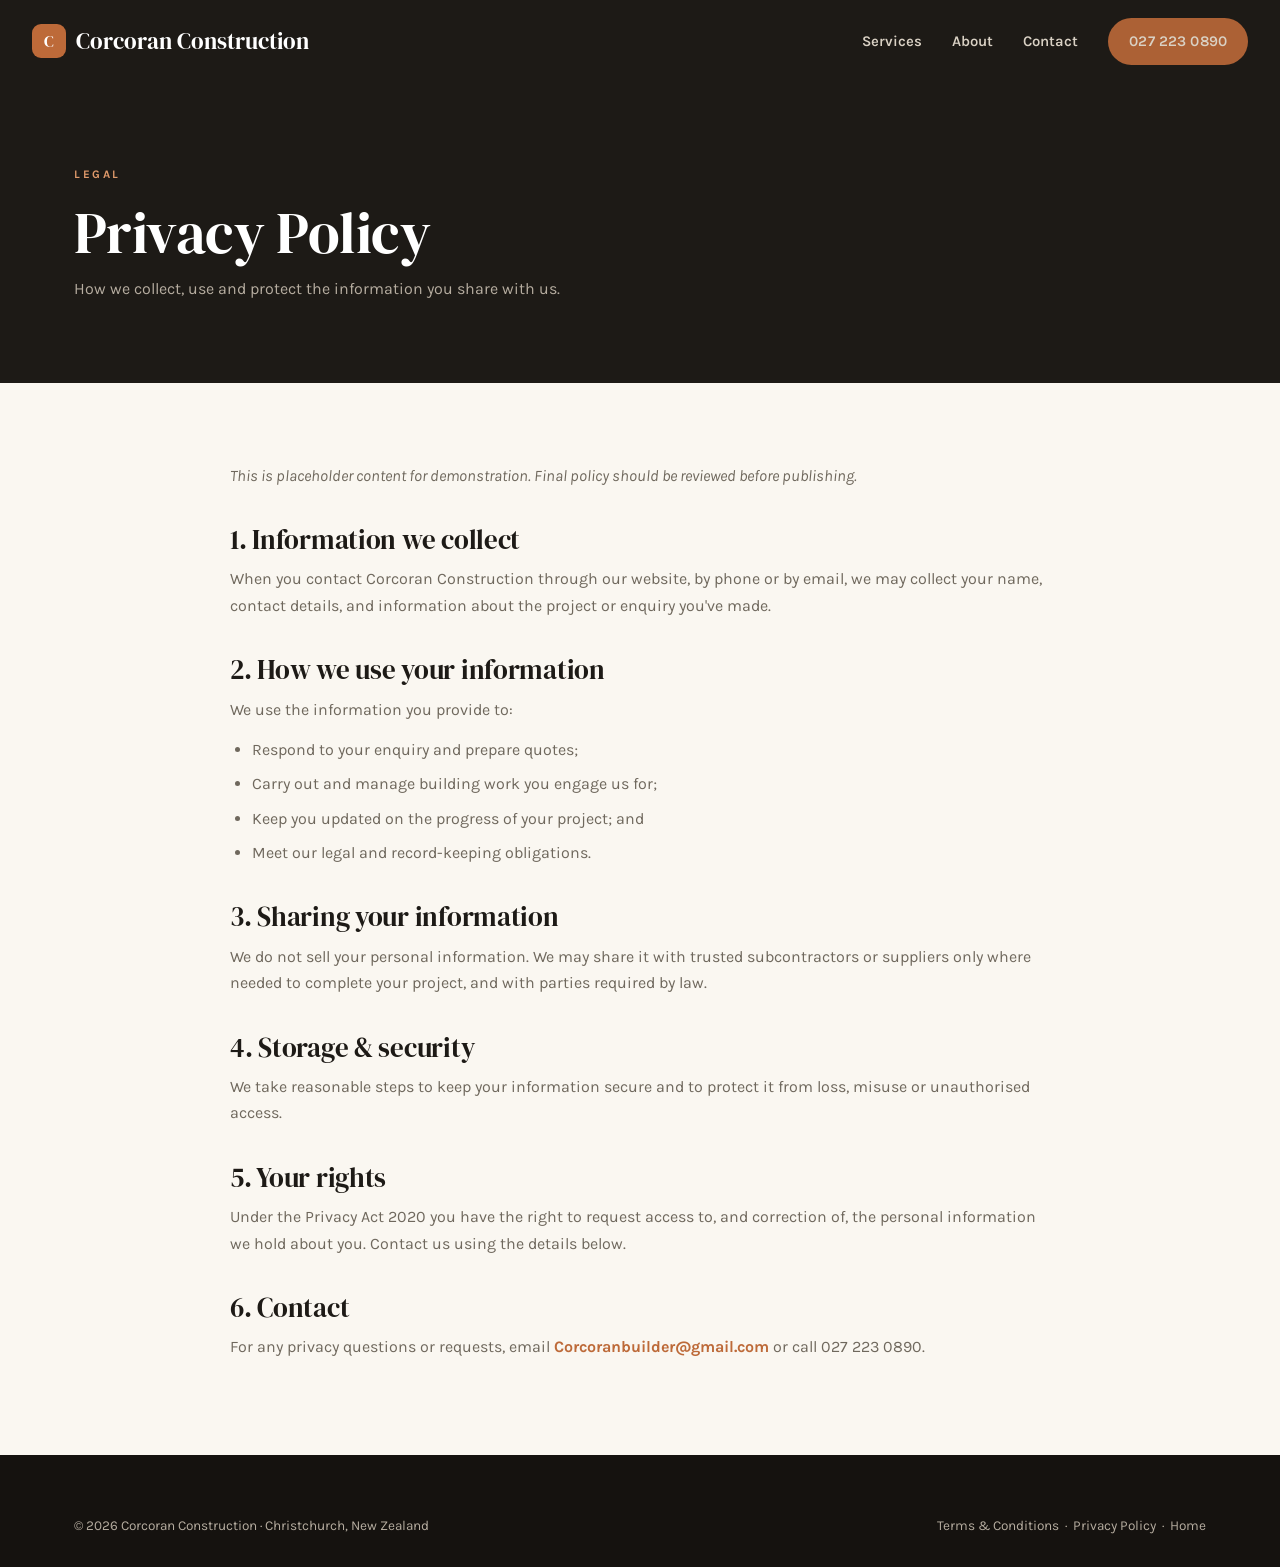
==== privacy.html @ bb1274f6 "Initial build: Corcoran Construction" ====
<!DOCTYPE html>
<html lang="en-NZ">
<head>
<meta charset="UTF-8">
<meta name="viewport" content="width=device-width, initial-scale=1.0">
<title>Privacy Policy | Corcoran Construction</title>
<meta name="description" content="Privacy policy for Corcoran Construction, Christchurch.">
<link rel="preconnect" href="https://fonts.googleapis.com">
<link rel="preconnect" href="https://fonts.gstatic.com" crossorigin>
<link href="https://fonts.googleapis.com/css2?family=DM+Serif+Display:ital@0;1&family=Karla:wght@400;500;600;700;800&display=swap" rel="stylesheet">
<link rel="stylesheet" href="styles.css">
<link rel="icon" href="data:image/svg+xml,<svg xmlns='http://www.w3.org/2000/svg' viewBox='0 0 100 100'><rect width='100' height='100' rx='20' fill='%23bd6a39'/><text x='50' y='71' font-size='62' font-family='Georgia,serif' fill='white' text-anchor='middle'>C</text></svg>">
</head>
<body>

<nav class="nav scrolled">
  <a href="index.html" class="brand"><span class="mark">C</span> Corcoran Construction</a>
  <div class="nav-links">
    <a href="index.html#services">Services</a>
    <a href="index.html#about">About</a>
    <a href="index.html#contact">Contact</a>
    <a href="tel:+64272230890" class="btn btn-primary">027 223 0890</a>
  </div>
  <button class="nav-toggle" aria-label="Menu">☰</button>
</nav>

<header class="page-hero">
  <div class="wrap">
    <span class="eyebrow on-dark">Legal</span>
    <h1>Privacy Policy</h1>
    <p>How we collect, use and protect the information you share with us.</p>
  </div>
</header>

<main class="wrap doc">
  <p><em>This is placeholder content for demonstration. Final policy should be reviewed before publishing.</em></p>

  <h2>1. Information we collect</h2>
  <p>When you contact Corcoran Construction through our website, by phone or by email, we may collect your name, contact details, and information about the project or enquiry you've made.</p>

  <h2>2. How we use your information</h2>
  <p>We use the information you provide to:</p>
  <ul>
    <li>Respond to your enquiry and prepare quotes;</li>
    <li>Carry out and manage building work you engage us for;</li>
    <li>Keep you updated on the progress of your project; and</li>
    <li>Meet our legal and record-keeping obligations.</li>
  </ul>

  <h2>3. Sharing your information</h2>
  <p>We do not sell your personal information. We may share it with trusted subcontractors or suppliers only where needed to complete your project, and with parties required by law.</p>

  <h2>4. Storage &amp; security</h2>
  <p>We take reasonable steps to keep your information secure and to protect it from loss, misuse or unauthorised access.</p>

  <h2>5. Your rights</h2>
  <p>Under the Privacy Act 2020 you have the right to request access to, and correction of, the personal information we hold about you. Contact us using the details below.</p>

  <h2>6. Contact</h2>
  <p>For any privacy questions or requests, email <a href="mailto:Corcoranbuilder@gmail.com" style="color:var(--accent);font-weight:700">Corcoranbuilder@gmail.com</a> or call 027 223 0890.</p>
</main>

<footer class="footer">
  <div class="wrap">
    <div class="footer-bot" style="border-top:0;padding-top:0">
      <span>© <span id="yr"></span> Corcoran Construction · Christchurch, New Zealand</span>
      <span><a href="terms.html">Terms &amp; Conditions</a> &nbsp;·&nbsp; <a href="privacy.html">Privacy Policy</a> &nbsp;·&nbsp; <a href="index.html">Home</a></span>
    </div>
  </div>
</footer>

<script>document.getElementById('yr').textContent=new Date().getFullYear();</script>
<script src="main.js"></script>
</body>
</html>
---- styles.css ----
/* Corcoran Construction — Crafted archetype
   Fonts: DM Serif Display (headlines) + Karla (body)
   Accent: warm clay. Treatment: desaturate + deepen. */

:root{
  --dark:#1d1a16;        /* warm near-black anchor */
  --dark-2:#272320;
  --bone:#efe8dd;        /* warm bone band */
  --light:#faf7f1;       /* light band */
  --ink:#2a2620;         /* body text on light */
  --muted:#6f685d;       /* secondary text */
  --line:#e2d9cb;        /* hairlines */
  --accent:#bd6a39;      /* clay / warm terracotta */
  --accent-dark:#9d562c;
  --cream-text:#efe6d8;  /* text on dark */
  --cream-muted:#b6ada0;
  --radius:14px;
  --shadow:0 18px 48px -22px rgba(29,26,22,.45);
  --maxw:1180px;
}

*{box-sizing:border-box;margin:0;padding:0}
html{scroll-behavior:smooth}
body{
  font-family:"Karla",system-ui,-apple-system,sans-serif;
  color:var(--ink);
  background:var(--light);
  line-height:1.65;
  -webkit-font-smoothing:antialiased;
  overflow-x:hidden;
}
h1,h2,h3,h4{font-family:"DM Serif Display",Georgia,serif;font-weight:400;line-height:1.08;letter-spacing:-.01em}
a{color:inherit;text-decoration:none}
img{display:block;max-width:100%}
.wrap{max-width:var(--maxw);margin:0 auto;padding:0 24px}
section{padding:96px 0}

/* image treatment: one consistent look across the whole site */
.treated{filter:saturate(.82) contrast(1.05) brightness(.97)}

.eyebrow{
  font-family:"Karla",sans-serif;font-weight:700;letter-spacing:.22em;
  text-transform:uppercase;font-size:.72rem;color:var(--accent);
  display:inline-block;margin-bottom:18px;
}
.eyebrow.on-dark{color:#e09a6b}
.lead{font-size:1.08rem;color:var(--muted);max-width:60ch}
.lead.on-dark{color:var(--cream-muted)}

/* buttons */
.btn{
  display:inline-flex;align-items:center;gap:.55em;
  font-family:"Karla",sans-serif;font-weight:700;font-size:.95rem;
  padding:14px 26px;border-radius:999px;cursor:pointer;border:1.5px solid transparent;
  transition:transform .25s ease,background .25s ease,color .25s ease,box-shadow .25s ease;
  letter-spacing:.01em;
}
.btn-primary{background:var(--accent);color:#fff}
.btn-primary:hover{background:var(--accent-dark);transform:translateY(-2px);box-shadow:0 12px 26px -10px rgba(189,106,57,.7)}
.btn-ghost{background:transparent;color:var(--cream-text);border-color:rgba(255,255,255,.4)}
.btn-ghost:hover{background:rgba(255,255,255,.1);transform:translateY(-2px)}
.btn-dark{background:var(--dark);color:#fff}
.btn-dark:hover{background:#000;transform:translateY(-2px)}

/* ===== NAV ===== */
.nav{
  position:fixed;top:0;left:0;right:0;z-index:50;
  display:flex;align-items:center;justify-content:space-between;
  padding:18px 32px;transition:background .35s ease,padding .35s ease,box-shadow .35s ease;
}
.nav.scrolled{background:rgba(29,26,22,.96);padding:12px 32px;box-shadow:0 8px 30px -12px rgba(0,0,0,.5);backdrop-filter:blur(8px)}
.brand{font-family:"DM Serif Display",serif;font-size:1.45rem;color:#fff;display:flex;align-items:center;gap:10px}
.brand .mark{
  width:34px;height:34px;border-radius:9px;background:var(--accent);color:#fff;
  display:grid;place-items:center;font-size:1rem;font-weight:400;flex:none;
}
.nav-links{display:flex;align-items:center;gap:30px}
.nav-links a{color:var(--cream-text);font-weight:600;font-size:.93rem;opacity:.9;transition:opacity .2s,color .2s}
.nav-links a:hover{opacity:1;color:#e09a6b}
.nav-links .btn{padding:10px 20px}
.nav-toggle{display:none;background:none;border:0;color:#fff;font-size:1.6rem;cursor:pointer}

/* ===== HERO ===== */
.hero{position:relative;min-height:100vh;display:flex;align-items:center;background:var(--dark);overflow:hidden}
.hero-slides{position:absolute;inset:0;z-index:0}
.hero-slide{
  position:absolute;inset:0;background-size:cover;background-position:center;
  opacity:0;transition:opacity 1.6s ease-in-out;
  filter:saturate(.78) contrast(1.05) brightness(.92);
}
.hero-slide.active{opacity:1}
.hero-overlay{
  position:absolute;inset:0;z-index:1;
  background:linear-gradient(105deg,rgba(20,18,15,.82) 0%,rgba(20,18,15,.55) 55%,rgba(20,18,15,.35) 100%);
}
.hero-inner{position:relative;z-index:2;padding-top:90px}
.hero h1{color:#fff;font-size:clamp(2.6rem,6vw,4.6rem);max-width:16ch;margin:14px 0 22px}
.hero p.sub{color:var(--cream-text);font-size:1.18rem;max-width:52ch;margin-bottom:34px}
.hero-cta{display:flex;gap:14px;flex-wrap:wrap}
.hero-scroll{position:absolute;bottom:28px;left:50%;transform:translateX(-50%);z-index:2;color:var(--cream-muted);font-size:.78rem;letter-spacing:.2em;text-transform:uppercase}

/* ===== TRUST STRIP ===== */
.trust{background:var(--dark-2);padding:0}
.trust-grid{display:grid;grid-template-columns:repeat(3,1fr)}
.trust-item{padding:40px 34px;border-right:1px solid rgba(255,255,255,.08);display:flex;gap:18px;align-items:flex-start}
.trust-item:last-child{border-right:0}
.trust-item .ti-ic{color:var(--accent);flex:none;margin-top:3px}
.trust-item h3{color:#fff;font-size:1.25rem;margin-bottom:4px}
.trust-item p{color:var(--cream-muted);font-size:.92rem;line-height:1.5}

/* ===== SECTION HEADERS ===== */
.sec-head{max-width:620px;margin-bottom:54px}
.sec-head.center{margin-inline:auto;text-align:center}
.sec-head h2{font-size:clamp(2rem,4vw,3rem);color:var(--dark)}
.bone{background:var(--bone)}

/* ===== SERVICES ===== */
.svc-grid{display:grid;grid-template-columns:repeat(3,1fr);gap:24px}
.svc-card{
  background:var(--light);border:1px solid var(--line);border-radius:var(--radius);
  padding:34px 30px;transition:transform .3s ease,box-shadow .3s ease,border-color .3s;
}
.bone .svc-card{background:#fff}
.svc-card:hover{transform:translateY(-6px);box-shadow:var(--shadow);border-color:#d8c9b3}
.svc-ic{
  width:52px;height:52px;border-radius:12px;background:rgba(189,106,57,.12);color:var(--accent);
  display:grid;place-items:center;margin-bottom:20px;
}
.svc-card h3{font-size:1.45rem;color:var(--dark);margin-bottom:10px}
.svc-card p{color:var(--muted);font-size:.96rem}

/* ===== ABOUT ===== */
.about-grid{display:grid;grid-template-columns:1fr 1fr;gap:64px;align-items:center}
.about-media{position:relative}
.about-media img{width:100%;aspect-ratio:4/3;object-fit:cover;border-radius:var(--radius)}
.about-media .tag{
  position:absolute;left:-14px;bottom:-14px;background:var(--accent);color:#fff;
  padding:16px 22px;border-radius:12px;font-family:"DM Serif Display",serif;font-size:1.05rem;line-height:1.2;box-shadow:var(--shadow);
}
.about-media .tag span{display:block;font-family:"Karla",sans-serif;font-weight:700;font-size:.72rem;letter-spacing:.16em;text-transform:uppercase;opacity:.85;margin-top:4px}
.checklist{list-style:none;margin-top:26px;display:grid;gap:14px}
.checklist li{display:flex;gap:12px;align-items:flex-start;font-weight:600;color:var(--ink)}
.checklist svg{color:var(--accent);flex:none;margin-top:3px}
.about-copy p{margin-bottom:14px;color:var(--muted)}

/* ===== CREW ===== */
.badge{
  display:inline-block;background:rgba(189,106,57,.14);color:var(--accent-dark);
  font-weight:700;font-size:.72rem;letter-spacing:.12em;text-transform:uppercase;
  padding:6px 14px;border-radius:999px;margin-bottom:16px;
}
.crew-grid{display:grid;grid-template-columns:repeat(3,1fr);gap:24px}
.crew-card{background:#fff;border:1px solid var(--line);border-radius:var(--radius);padding:34px 28px;text-align:center;transition:transform .3s,box-shadow .3s}
.crew-card:hover{transform:translateY(-5px);box-shadow:var(--shadow)}
.avatar{
  width:84px;height:84px;border-radius:50%;background:var(--dark);color:var(--accent);
  display:grid;place-items:center;font-family:"DM Serif Display",serif;font-size:1.7rem;
  margin:0 auto 18px;box-shadow:0 0 0 3px rgba(189,106,57,.5),0 0 0 6px rgba(189,106,57,.15);
}
.crew-card h3{font-size:1.3rem;color:var(--dark)}
.crew-card .role-sub{color:var(--accent);font-weight:700;font-size:.82rem;letter-spacing:.1em;text-transform:uppercase;margin:4px 0 12px}
.crew-card p{color:var(--muted);font-size:.93rem}

/* ===== REVIEWS ===== */
.rev-grid{display:grid;grid-template-columns:repeat(3,1fr);gap:24px}
.rev-card{background:var(--light);border:1px solid var(--line);border-radius:var(--radius);padding:32px 28px;display:flex;flex-direction:column;gap:14px}
.stars{color:var(--accent);letter-spacing:2px;font-size:1.05rem}
.rev-card p{color:var(--ink);font-style:italic;font-size:1.02rem}
.rev-meta{margin-top:auto;font-weight:700;color:var(--dark)}
.rev-meta span{display:block;font-weight:500;color:var(--muted);font-size:.86rem}

/* ===== REVIEW FUNNEL BANNER ===== */
.funnel{background:var(--dark);text-align:center;position:relative;overflow:hidden}
.funnel:before{content:"";position:absolute;inset:0;background:radial-gradient(circle at 50% 0%,rgba(189,106,57,.22),transparent 60%)}
.funnel .wrap{position:relative}
.funnel h2{color:#fff;font-size:clamp(2rem,4vw,2.9rem);margin-bottom:14px}
.funnel .stars{font-size:1.8rem;margin-bottom:20px}
.funnel p{color:var(--cream-muted);max-width:48ch;margin:0 auto 28px}

/* ===== CONTACT ===== */
.contact{background:var(--dark)}
.contact-grid{display:grid;grid-template-columns:.85fr 1.15fr;gap:56px}
.contact h2{color:#fff;font-size:clamp(2rem,4vw,2.9rem)}
.contact .lead{color:var(--cream-muted);margin-bottom:30px}
.cinfo{display:grid;gap:20px;margin-top:10px}
.cinfo a,.cinfo div{display:flex;gap:14px;align-items:center;color:var(--cream-text);font-weight:600}
.cinfo .ci-ic{width:44px;height:44px;border-radius:11px;background:rgba(255,255,255,.07);color:var(--accent);display:grid;place-items:center;flex:none}
.cinfo small{display:block;color:var(--cream-muted);font-weight:500;font-size:.78rem;letter-spacing:.08em;text-transform:uppercase}
.form{background:#fff;border-radius:var(--radius);padding:34px;box-shadow:var(--shadow)}
.form .row{display:grid;grid-template-columns:1fr 1fr;gap:16px}
.field{margin-bottom:16px}
.field label{display:block;font-weight:700;font-size:.82rem;color:var(--dark);margin-bottom:6px;letter-spacing:.02em}
.field input,.field select,.field textarea{
  width:100%;padding:13px 15px;border:1.5px solid var(--line);border-radius:10px;
  font-family:inherit;font-size:.96rem;color:var(--ink);background:var(--light);transition:border-color .2s,box-shadow .2s;
}
.field input:focus,.field select:focus,.field textarea:focus{outline:none;border-color:var(--accent);box-shadow:0 0 0 3px rgba(189,106,57,.15)}
.field textarea{resize:vertical;min-height:120px}
.form .btn-primary{width:100%;justify-content:center;margin-top:6px}

/* ===== FOOTER ===== */
.footer{background:#15120f;color:var(--cream-muted);padding:60px 0 30px}
.footer-grid{display:grid;grid-template-columns:1.4fr 1fr 1fr;gap:40px;margin-bottom:40px}
.footer .brand{color:#fff;margin-bottom:14px}
.footer p{font-size:.92rem;max-width:34ch}
.footer h4{font-family:"Karla",sans-serif;font-weight:700;color:#fff;font-size:.82rem;letter-spacing:.14em;text-transform:uppercase;margin-bottom:16px}
.footer ul{list-style:none;display:grid;gap:10px}
.footer ul a{font-size:.93rem;transition:color .2s}
.footer ul a:hover{color:var(--accent)}
.footer-bot{border-top:1px solid rgba(255,255,255,.08);padding-top:24px;display:flex;justify-content:space-between;flex-wrap:wrap;gap:10px;font-size:.85rem}

/* ===== INTRO ANIMATION ===== */
#intro{position:fixed;inset:0;z-index:9999;background:var(--dark);display:grid;place-items:center;transition:opacity .8s ease,visibility .8s}
#intro.hide{opacity:0;visibility:hidden}
#intro .il{font-family:"DM Serif Display",serif;color:#fff;font-size:2rem;display:flex;align-items:center;gap:14px;opacity:0;transform:translateY(12px);animation:introIn 1s ease forwards}
#intro .il .mark{width:46px;height:46px;border-radius:11px;background:var(--accent);display:grid;place-items:center}
@keyframes introIn{to{opacity:1;transform:translateY(0)}}

/* reveal on scroll */
.reveal{opacity:0;transform:translateY(28px);transition:opacity .7s ease,transform .7s ease}
.reveal.in{opacity:1;transform:none}

/* generic page header (terms/privacy) */
.page-hero{background:var(--dark);padding:160px 0 80px;color:#fff}
.page-hero h1{font-size:clamp(2.4rem,5vw,3.6rem)}
.page-hero p{color:var(--cream-muted);margin-top:12px}
.doc{padding:80px 0;max-width:820px}
.doc h2{font-size:1.7rem;color:var(--dark);margin:36px 0 12px}
.doc p{color:var(--muted);margin-bottom:14px}
.doc ul{margin:0 0 16px 22px;color:var(--muted)}
.doc ul li{margin-bottom:8px}

/* review page */
.review-wrap{min-height:100vh;display:grid;place-items:center;background:var(--bone);padding:120px 24px 60px;text-align:center}
.review-card{background:#fff;border-radius:18px;padding:50px 40px;max-width:560px;box-shadow:var(--shadow);border:1px solid var(--line)}
.review-card h1{font-size:2.3rem;color:var(--dark);margin-bottom:12px}
.review-card p{color:var(--muted);margin-bottom:30px}
.star-pick{display:flex;justify-content:center;gap:10px;margin-bottom:14px;direction:rtl}
.star-pick button{background:none;border:0;font-size:2.8rem;color:#dcd3c5;cursor:pointer;transition:transform .15s,color .15s;line-height:1}
.star-pick button:hover,.star-pick button:hover~button,.star-pick button.lit{color:var(--accent)}
.star-pick button:hover{transform:scale(1.15)}
.review-hint{font-size:.85rem;color:var(--muted)}
.back-link{display:inline-block;margin-top:26px;color:var(--accent);font-weight:700}

/* private feedback */
.fb-success{display:none;text-align:center}
.fb-success.show{display:block}
.fb-success .check{width:70px;height:70px;border-radius:50%;background:rgba(189,106,57,.14);color:var(--accent);display:grid;place-items:center;margin:0 auto 20px}

/* ===== RESPONSIVE ===== */
@media(max-width:900px){
  .nav-links{
    position:fixed;inset:0 0 0 auto;width:min(78vw,320px);background:var(--dark);
    flex-direction:column;justify-content:center;gap:26px;transform:translateX(100%);
    transition:transform .35s ease;box-shadow:-20px 0 60px -20px rgba(0,0,0,.6);
  }
  .nav-links.open{transform:translateX(0)}
  .nav-toggle{display:block;z-index:60}
  .trust-grid{grid-template-columns:1fr}
  .trust-item{border-right:0;border-bottom:1px solid rgba(255,255,255,.08)}
  .svc-grid,.crew-grid,.rev-grid{grid-template-columns:1fr}
  .about-grid,.contact-grid,.footer-grid{grid-template-columns:1fr;gap:40px}
  .footer-bot{flex-direction:column}
  .form .row{grid-template-columns:1fr}
  section{padding:72px 0}
}
@media(max-width:520px){
  .hero h1{font-size:2.3rem}
  .wrap{padding:0 18px}
  .nav{padding:14px 20px}
}
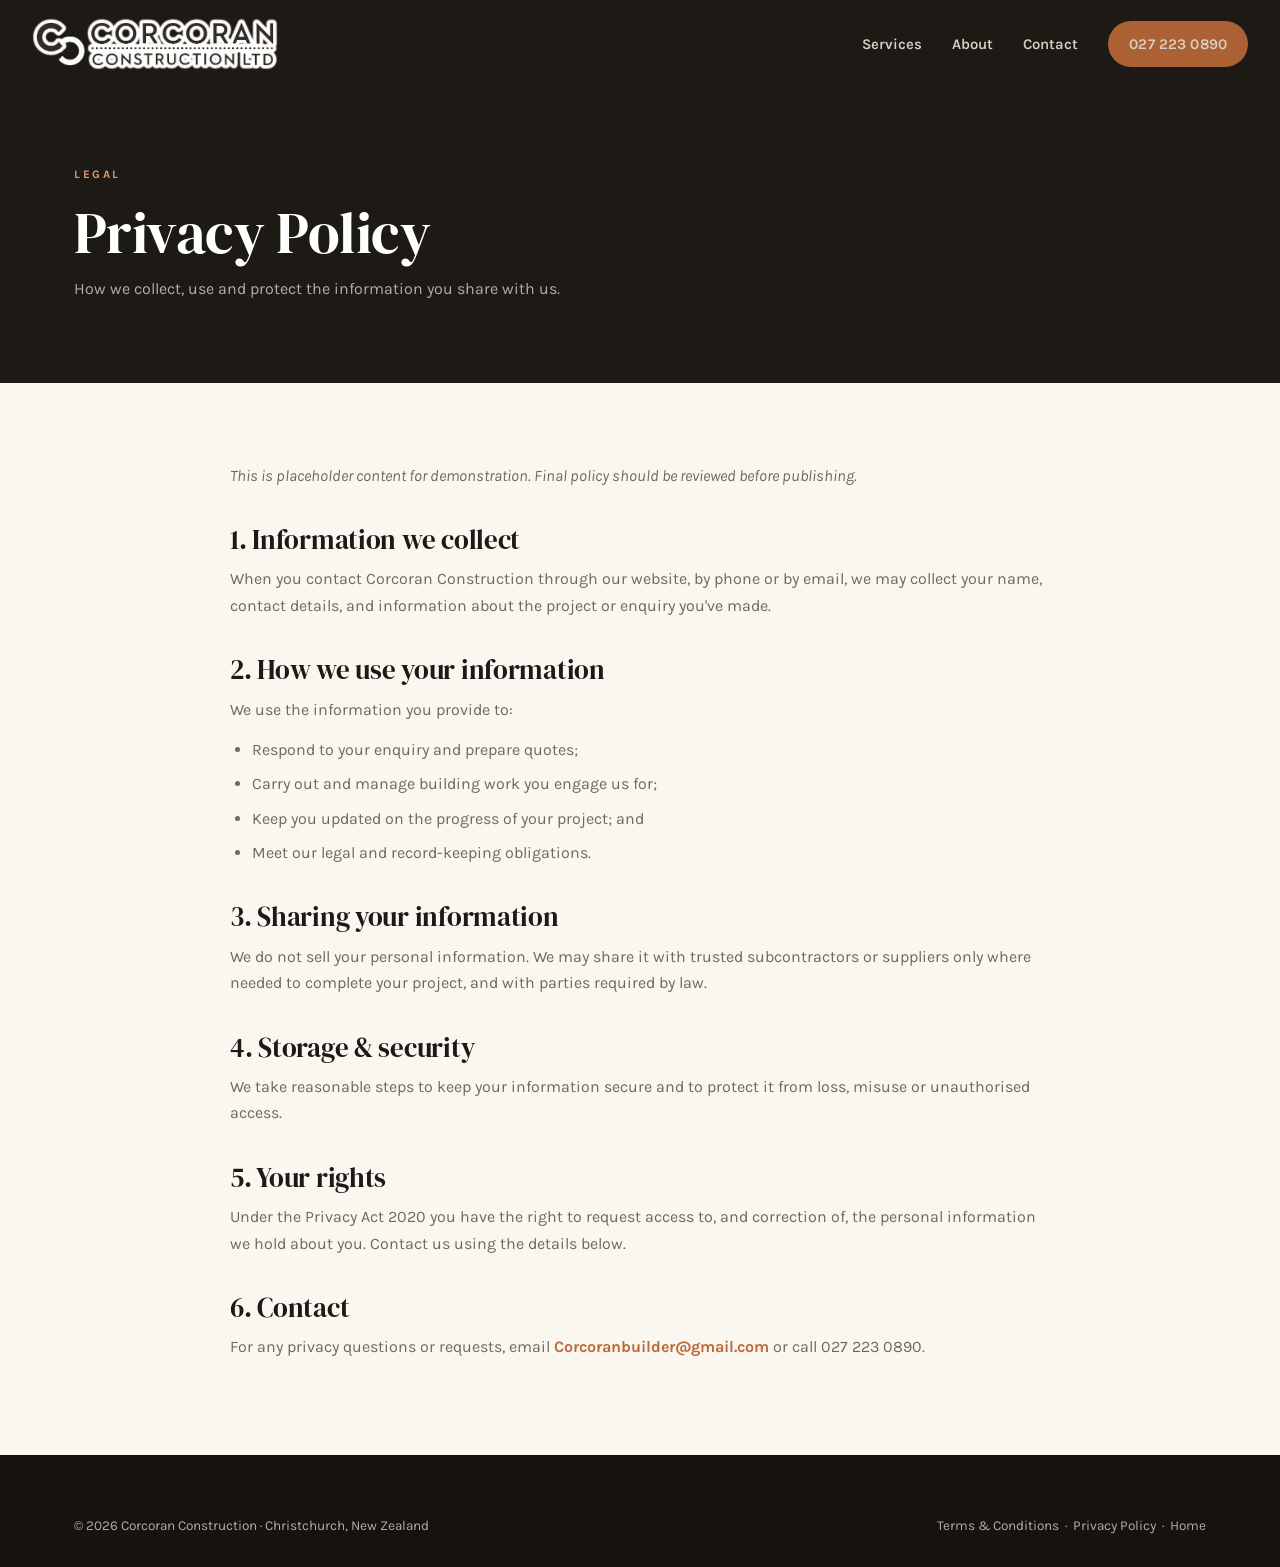
==== commit 7f83cb83: "Client changes: company logo, Wanaka deck and renovation photos, client comments - Company logo (cut" ====
--- a/privacy.html
+++ b/privacy.html
@@ -9,12 +9,13 @@
 <link rel="preconnect" href="https://fonts.gstatic.com" crossorigin>
 <link href="https://fonts.googleapis.com/css2?family=DM+Serif+Display:ital@0;1&family=Karla:wght@400;500;600;700;800&display=swap" rel="stylesheet">
 <link rel="stylesheet" href="styles.css">
-<link rel="icon" href="data:image/svg+xml,<svg xmlns='http://www.w3.org/2000/svg' viewBox='0 0 100 100'><rect width='100' height='100' rx='20' fill='%23bd6a39'/><text x='50' y='71' font-size='62' font-family='Georgia,serif' fill='white' text-anchor='middle'>C</text></svg>">
+<link rel="icon" type="image/png" href="img/favicon.png">
+<link rel="apple-touch-icon" href="img/apple-touch-icon.png">
 </head>
 <body>
 
 <nav class="nav scrolled">
-  <a href="index.html" class="brand"><span class="mark">C</span> Corcoran Construction</a>
+  <a href="index.html" class="brand"><img class="brand-logo" src="img/corcoran-logo-nav.png" width="1200" height="254" alt="Corcoran Construction Ltd"></a>
   <div class="nav-links">
     <a href="index.html#services">Services</a>
     <a href="index.html#about">About</a>
--- a/styles.css
+++ b/styles.css
@@ -129,7 +129,33 @@
 .svc-card h3{font-size:1.45rem;color:var(--dark);margin-bottom:10px}
 .svc-card p{color:var(--muted);font-size:.96rem}
 
+/* four-across services grid (eight services) */
+.nw{white-space:nowrap}
+.svc-grid{grid-template-columns:repeat(4,1fr);gap:22px}
+.svc-grid .svc-card{padding:30px 24px}
+.svc-grid .svc-card h3{font-size:1.32rem}
+
+/* ===== OUR WORK ===== */
+.work{background:var(--dark)}
+.work .sec-head h2{color:#fff}
+.work-feature{display:grid;grid-template-columns:1fr 1fr;gap:48px;align-items:center}
+.work-copy h3,.builds-head h3{color:#fff;font-size:clamp(1.6rem,3vw,2.1rem);margin-bottom:12px}
+.work-copy p{color:var(--cream-muted);margin-bottom:22px;max-width:52ch}
+.work-copy .btn{margin-bottom:30px}
+.work-photo{position:relative;margin:0;border-radius:var(--radius);overflow:hidden;background:var(--dark-2)}
+.work-photo img{width:100%;height:auto;display:block}
+.work-photo figcaption{
+  position:absolute;left:12px;bottom:12px;max-width:calc(100% - 24px);
+  background:rgba(29,26,22,.82);color:#fff;padding:7px 12px;border-radius:8px;
+  font-weight:700;font-size:.78rem;letter-spacing:.06em;text-transform:uppercase;line-height:1.3;
+}
+.upvc-pair{display:grid;grid-template-columns:1fr 1fr;gap:16px;align-items:start}
+.builds-head{margin:84px 0 22px}
+.builds{display:grid;grid-template-columns:1.25fr 1fr;gap:20px;align-items:start}
+.build-stack{display:grid;gap:20px}
+
 /* ===== ABOUT ===== */
+.about-sub{font-size:1.4rem;color:var(--dark);margin:22px 0 10px}
 .about-grid{display:grid;grid-template-columns:1fr 1fr;gap:64px;align-items:center}
 .about-media{position:relative}
 .about-media img{width:100%;aspect-ratio:4/3;object-fit:cover;border-radius:var(--radius)}
@@ -176,6 +202,19 @@
 .funnel h2{color:#fff;font-size:clamp(2rem,4vw,2.9rem);margin-bottom:14px}
 .funnel .stars{font-size:1.8rem;margin-bottom:20px}
 .funnel p{color:var(--cream-muted);max-width:48ch;margin:0 auto 28px}
+.hero-tag{font-family:"DM Serif Display",Georgia,serif;color:#fff;font-size:clamp(1.35rem,2.8vw,2rem);line-height:1.22;margin:-4px 0 18px;max-width:24ch;text-shadow:0 2px 24px rgba(0,0,0,.35)}
+.g-summary{display:inline-flex;align-items:center;gap:20px;flex-wrap:wrap;justify-content:center;background:#fff;border:1px solid var(--line);border-radius:16px;padding:16px 26px;box-shadow:var(--shadow);margin-top:30px}
+.g-logo{display:inline-flex;align-items:center}
+.g-score{font-family:"DM Serif Display",Georgia,serif;font-size:2.3rem;color:var(--dark);line-height:1}
+.g-stars{display:flex;flex-direction:column;align-items:flex-start;gap:3px}
+.g-stars .stars{font-size:1.15rem;letter-spacing:2px}
+.g-sub{font-size:.78rem;color:var(--muted);font-weight:600;letter-spacing:.2px}
+.g-btn{background:#1a73e8;color:#fff;font-weight:700;padding:12px 20px;border-radius:10px;font-size:.9rem;text-decoration:none;transition:transform .2s,background .2s;white-space:nowrap}
+.g-btn:hover{background:#1668d6;transform:translateY(-2px)}
+.rev-top{display:flex;align-items:center;justify-content:space-between}
+.rev-g{display:inline-flex;opacity:.92}
+.funnel-g{display:inline-flex;align-items:center;justify-content:center;background:#fff;width:58px;height:58px;border-radius:50%;margin-bottom:14px;box-shadow:0 12px 30px -10px rgba(0,0,0,.55)}
+@media(max-width:560px){.g-summary{gap:14px;padding:14px 18px}.g-score{font-size:2rem}}
 
 /* ===== CONTACT ===== */
 .contact{background:var(--dark)}
@@ -264,8 +303,55 @@
   .form .row{grid-template-columns:1fr}
   section{padding:72px 0}
 }
+@media(max-width:1100px){
+  .svc-grid{grid-template-columns:repeat(2,1fr)}
+  .nav,.nav.scrolled{padding-left:24px;padding-right:24px}
+  .nav-links{gap:18px}
+  .nav-links a{font-size:.88rem}
+}
+@media(max-width:900px){
+  .work-feature{grid-template-columns:1fr;gap:16px}
+  .builds-head{margin-top:56px}
+}
+@media(max-width:760px){
+  .builds{grid-template-columns:1fr;gap:16px}
+  .build-stack{gap:16px}
+}
+@media(max-width:600px){
+  .svc-grid{grid-template-columns:1fr}
+  .upvc-pair{gap:12px}
+}
 @media(max-width:520px){
   .hero h1{font-size:2.3rem}
   .wrap{padding:0 18px}
   .nav{padding:14px 20px}
 }
+
+/* ===== CLIENT LOGO ===== */
+.brand-logo{display:block;height:52px;width:auto;transition:height .35s ease}
+.nav.scrolled .brand-logo{height:44px}
+#intro .intro-logo{display:block;width:min(340px,72vw);height:auto}
+.footer .footer-brand{display:inline-block;margin-bottom:18px}
+.footer-logo{display:block;width:220px;height:auto}
+
+/* ===== PROJECT GALLERY (Wanaka) ===== */
+.builds-head p{color:var(--cream-muted);max-width:62ch}
+.project-row{display:grid;grid-template-columns:16fr 9fr;gap:20px;align-items:start}
+.project-row.flip{grid-template-columns:9fr 16fr;margin-top:20px}
+
+/* ===== CLIENT COMMENTS ===== */
+.rev-grid.two{grid-template-columns:repeat(2,1fr);max-width:1000px;margin-inline:auto}
+figure.rev-card{margin:0}
+.rev-card blockquote{margin:0}
+.rev-q{display:block;font-family:"DM Serif Display",Georgia,serif;font-size:4rem;line-height:1;height:34px;color:var(--accent)}
+
+@media(max-width:900px){
+  .rev-grid.two{grid-template-columns:1fr}
+}
+@media(max-width:760px){
+  .project-row,.project-row.flip{grid-template-columns:1fr;gap:16px}
+  .project-row.flip{margin-top:16px}
+}
+@media(max-width:520px){
+  .brand-logo,.nav.scrolled .brand-logo{height:40px}
+}
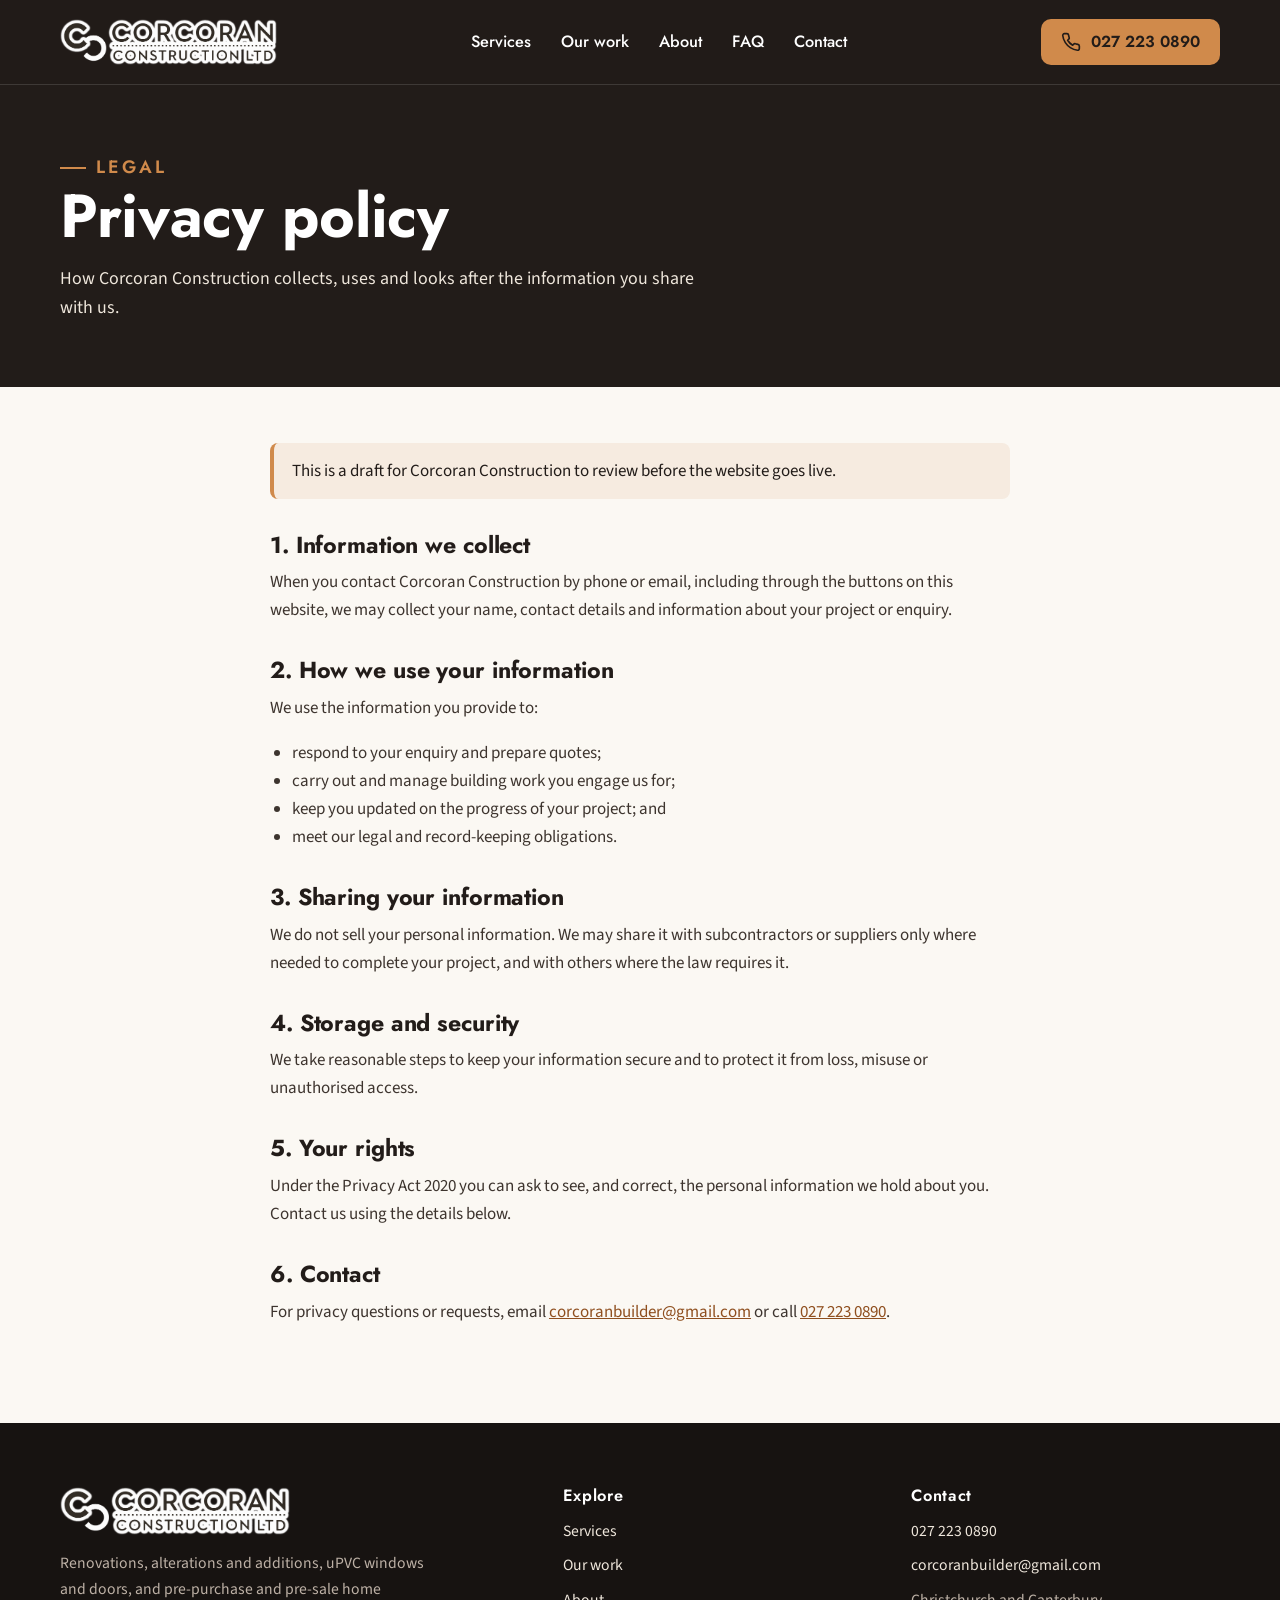
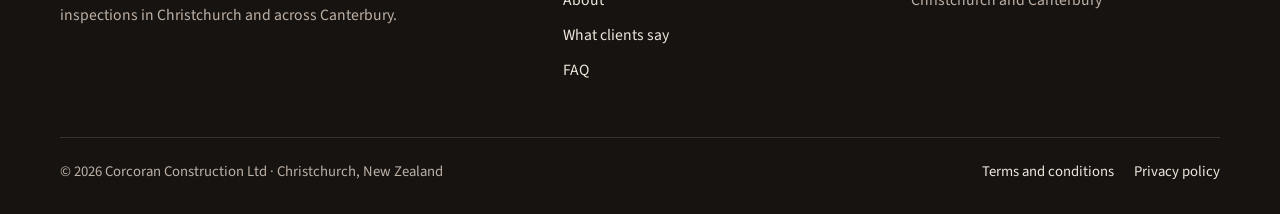
==== commit 6d1217d4: "Rebuild Corcoran demo to the current build standard, Matt's photos only Liam asked for the old-looki" ====
--- a/privacy.html
+++ b/privacy.html
@@ -1,76 +1,140 @@
 <!DOCTYPE html>
 <html lang="en-NZ">
 <head>
-<meta charset="UTF-8">
-<meta name="viewport" content="width=device-width, initial-scale=1.0">
+<meta charset="utf-8">
+<meta name="viewport" content="width=device-width, initial-scale=1">
+<meta name="robots" content="noindex">
 <title>Privacy Policy | Corcoran Construction</title>
-<meta name="description" content="Privacy policy for Corcoran Construction, Christchurch.">
+<meta name="description" content="How Corcoran Construction, a Christchurch building company, collects, uses and looks after your personal information.">
+<link rel="canonical" href="https://corcoran-construction-demo.vercel.app/privacy.html">
+<meta name="theme-color" content="#221c19">
+<meta property="og:type" content="website">
+<meta property="og:site_name" content="Corcoran Construction">
+<meta property="og:locale" content="en_NZ">
+<meta property="og:url" content="https://corcoran-construction-demo.vercel.app/privacy.html">
+<meta property="og:title" content="Privacy Policy | Corcoran Construction">
+<meta property="og:description" content="How Corcoran Construction, a Christchurch building company, collects, uses and looks after your personal information.">
+<meta property="og:image" content="https://corcoran-construction-demo.vercel.app/img/og-corcoran.jpg">
+<meta property="og:image:width" content="1200">
+<meta property="og:image:height" content="630">
+<meta property="og:image:alt" content="New home in Methven built by Corcoran Construction, with the company logo">
+<meta name="twitter:card" content="summary_large_image">
+<link rel="icon" type="image/png" href="img/favicon.png">
+<link rel="apple-touch-icon" href="img/apple-touch-icon.png">
 <link rel="preconnect" href="https://fonts.googleapis.com">
 <link rel="preconnect" href="https://fonts.gstatic.com" crossorigin>
-<link href="https://fonts.googleapis.com/css2?family=DM+Serif+Display:ital@0;1&family=Karla:wght@400;500;600;700;800&display=swap" rel="stylesheet">
+<link href="https://fonts.googleapis.com/css2?family=Jost:wght@500;600;700&family=Source+Sans+3:wght@400;600;700&display=swap" rel="stylesheet">
 <link rel="stylesheet" href="styles.css">
-<link rel="icon" type="image/png" href="img/favicon.png">
-<link rel="apple-touch-icon" href="img/apple-touch-icon.png">
+<script>document.documentElement.classList.add('js');setTimeout(function(){if(!window.ccReady)document.documentElement.classList.remove('js')},2500);</script>
 </head>
 <body>
-
-<nav class="nav scrolled">
-  <a href="index.html" class="brand"><img class="brand-logo" src="img/corcoran-logo-nav.png" width="1200" height="254" alt="Corcoran Construction Ltd"></a>
-  <div class="nav-links">
-    <a href="index.html#services">Services</a>
-    <a href="index.html#about">About</a>
-    <a href="index.html#contact">Contact</a>
-    <a href="tel:+64272230890" class="btn btn-primary">027 223 0890</a>
-  </div>
-  <button class="nav-toggle" aria-label="Menu">☰</button>
-</nav>
-
-<header class="page-hero">
+<a class="skip" href="#main">Skip to content</a>
+<svg width="0" height="0" style="position:absolute" aria-hidden="true" focusable="false">
+  <symbol id="i-phone" viewBox="0 0 24 24" fill="none" stroke="currentColor" stroke-width="2" stroke-linecap="round" stroke-linejoin="round"><path d="M22 16.9v3a2 2 0 0 1-2.2 2 19.8 19.8 0 0 1-8.6-3.1 19.5 19.5 0 0 1-6-6A19.8 19.8 0 0 1 2.1 4.2 2 2 0 0 1 4.1 2h3a2 2 0 0 1 2 1.7c.1 1 .4 1.9.7 2.8a2 2 0 0 1-.5 2.1L8 9.9a16 16 0 0 0 6 6l1.3-1.3a2 2 0 0 1 2.1-.4c.9.3 1.8.6 2.8.7a2 2 0 0 1 1.7 2z"/></symbol>
+  <symbol id="i-mail" viewBox="0 0 24 24" fill="none" stroke="currentColor" stroke-width="2" stroke-linecap="round" stroke-linejoin="round"><rect x="2" y="4" width="20" height="16" rx="2"/><path d="m22 7-10 6L2 7"/></symbol>
+  <symbol id="i-pin" viewBox="0 0 24 24" fill="none" stroke="currentColor" stroke-width="2" stroke-linecap="round" stroke-linejoin="round"><path d="M20 10c0 6-8 12-8 12s-8-6-8-12a8 8 0 0 1 16 0z"/><circle cx="12" cy="10" r="3"/></symbol>
+  <symbol id="i-arrow" viewBox="0 0 24 24" fill="none" stroke="currentColor" stroke-width="2.2" stroke-linecap="round" stroke-linejoin="round"><path d="M5 12h14M13 6l6 6-6 6"/></symbol>
+  <symbol id="i-check" viewBox="0 0 24 24" fill="none" stroke="currentColor" stroke-width="3" stroke-linecap="round" stroke-linejoin="round"><path d="M20 6 9 17l-5-5"/></symbol>
+  <symbol id="i-shield" viewBox="0 0 24 24" fill="none" stroke="currentColor" stroke-width="2" stroke-linecap="round" stroke-linejoin="round"><path d="M12 3 4.5 6v5.5c0 4.6 3.2 8.4 7.5 9.5 4.3-1.1 7.5-4.9 7.5-9.5V6z"/><path d="m8.7 12.2 2.3 2.3 4.4-4.6"/></symbol>
+  <symbol id="i-calendar" viewBox="0 0 24 24" fill="none" stroke="currentColor" stroke-width="2" stroke-linecap="round" stroke-linejoin="round"><rect x="3" y="5" width="18" height="16" rx="2"/><path d="M3 10h18M8 3v4M16 3v4"/></symbol>
+  <symbol id="i-report" viewBox="0 0 24 24" fill="none" stroke="currentColor" stroke-width="1.8" stroke-linecap="round" stroke-linejoin="round"><rect x="5" y="4" width="14" height="17" rx="2"/><path d="M9 4V2.8h6V4"/><path d="M12 8.8c-1.7 2.2-2.6 3.5-2.6 4.8a2.6 2.6 0 0 0 5.2 0c0-1.3-.9-2.6-2.6-4.8z"/></symbol>
+  <symbol id="i-quote" viewBox="0 0 24 24" fill="currentColor"><path d="M10 5.5C6.6 6.7 4.5 9.6 4.5 13.4V19h6.2v-6.4H7.6c.1-2.4 1.3-4 3.4-4.9zM19.5 5.5c-3.4 1.2-5.5 4.1-5.5 7.9V19h6.2v-6.4h-3.1c.1-2.4 1.3-4 3.4-4.9z"/></symbol>
+  <symbol id="i-menu" viewBox="0 0 24 24" fill="none" stroke="currentColor" stroke-width="2.2" stroke-linecap="round"><path d="M3 6h18M3 12h18M3 18h18"/></symbol>
+  <symbol id="i-close" viewBox="0 0 24 24" fill="none" stroke="currentColor" stroke-width="2.4" stroke-linecap="round"><path d="M6 6l12 12M18 6 6 18"/></symbol>
+  <symbol id="i-pause" viewBox="0 0 24 24" fill="currentColor"><rect x="6" y="5" width="4" height="14" rx="1"/><rect x="14" y="5" width="4" height="14" rx="1"/></symbol>
+  <symbol id="i-play" viewBox="0 0 24 24" fill="currentColor"><path d="M7 4.5v15l12.5-7.5z"/></symbol>
+  <symbol id="i-left" viewBox="0 0 24 24" fill="none" stroke="currentColor" stroke-width="2.4" stroke-linecap="round" stroke-linejoin="round"><path d="m15 5-7 7 7 7"/></symbol>
+  <symbol id="i-right" viewBox="0 0 24 24" fill="none" stroke="currentColor" stroke-width="2.4" stroke-linecap="round" stroke-linejoin="round"><path d="m9 5 7 7-7 7"/></symbol>
+</svg>
+<header class="nav solid" id="nav">
   <div class="wrap">
-    <span class="eyebrow on-dark">Legal</span>
-    <h1>Privacy Policy</h1>
-    <p>How we collect, use and protect the information you share with us.</p>
+    <a href="index.html" class="brand"><img src="img/corcoran-logo-nav.png" width="1200" height="254" alt="Corcoran Construction Ltd"></a>
+    <ul class="nav-links" id="navLinks">
+      <li><a href="index.html#services">Services</a></li>
+      <li><a href="projects.html">Our work</a></li>
+      <li><a href="index.html#about">About</a></li>
+      <li><a href="index.html#faq">FAQ</a></li>
+      <li><a href="index.html#contact">Contact</a></li>
+      <li class="menu-call"><a class="btn btn-primary" href="tel:+64272230890"><svg class="icon" aria-hidden="true"><use href="#i-phone"/></svg>Call 027 223 0890</a></li>
+    </ul>
+    <div class="nav-right">
+      <a class="btn btn-primary nav-call" href="tel:+64272230890" aria-label="Call 027 223 0890"><svg class="icon" aria-hidden="true"><use href="#i-phone"/></svg><span class="label">027 223 0890</span></a>
+      <button class="burger" id="burger" type="button" aria-label="Open menu" aria-expanded="false" aria-controls="navLinks"><svg aria-hidden="true"><use href="#i-menu"/></svg></button>
+    </div>
   </div>
 </header>
+<main id="main">
 
-<main class="wrap doc">
-  <p><em>This is placeholder content for demonstration. Final policy should be reviewed before publishing.</em></p>
+<section class="page-head">
+  <div class="wrap">
+    <p class="eyebrow on-dark">Legal</p>
+    <h1>Privacy policy</h1>
+    <p>How Corcoran Construction collects, uses and looks after the information you share with us.</p>
+  </div>
+</section>
+
+<div class="wrap doc">
+  <p class="draft">This is a draft for Corcoran Construction to review before the website goes live.</p>
 
   <h2>1. Information we collect</h2>
-  <p>When you contact Corcoran Construction through our website, by phone or by email, we may collect your name, contact details, and information about the project or enquiry you've made.</p>
+  <p>When you contact Corcoran Construction by phone or email, including through the buttons on this website, we may collect your name, contact details and information about your project or enquiry.</p>
 
   <h2>2. How we use your information</h2>
   <p>We use the information you provide to:</p>
   <ul>
-    <li>Respond to your enquiry and prepare quotes;</li>
-    <li>Carry out and manage building work you engage us for;</li>
-    <li>Keep you updated on the progress of your project; and</li>
-    <li>Meet our legal and record-keeping obligations.</li>
+    <li>respond to your enquiry and prepare quotes;</li>
+    <li>carry out and manage building work you engage us for;</li>
+    <li>keep you updated on the progress of your project; and</li>
+    <li>meet our legal and record-keeping obligations.</li>
   </ul>
 
   <h2>3. Sharing your information</h2>
-  <p>We do not sell your personal information. We may share it with trusted subcontractors or suppliers only where needed to complete your project, and with parties required by law.</p>
+  <p>We do not sell your personal information. We may share it with subcontractors or suppliers only where needed to complete your project, and with others where the law requires it.</p>
 
-  <h2>4. Storage &amp; security</h2>
+  <h2>4. Storage and security</h2>
   <p>We take reasonable steps to keep your information secure and to protect it from loss, misuse or unauthorised access.</p>
 
   <h2>5. Your rights</h2>
-  <p>Under the Privacy Act 2020 you have the right to request access to, and correction of, the personal information we hold about you. Contact us using the details below.</p>
+  <p>Under the Privacy Act 2020 you can ask to see, and correct, the personal information we hold about you. Contact us using the details below.</p>
 
   <h2>6. Contact</h2>
-  <p>For any privacy questions or requests, email <a href="mailto:Corcoranbuilder@gmail.com" style="color:var(--accent);font-weight:700">Corcoranbuilder@gmail.com</a> or call 027 223 0890.</p>
+  <p>For privacy questions or requests, email <a href="https://mail.google.com/mail/?view=cm&amp;fs=1&amp;to=corcoranbuilder%40gmail.com&amp;su=Building%20enquiry" target="_blank" rel="noopener" data-gmail data-user="corcoranbuilder" data-domain="gmail.com" data-su="Building%20enquiry">corcoranbuilder&#64;gmail.com</a> or call <a href="tel:+64272230890">027 223 0890</a>.</p>
+</div>
+
 </main>
 
 <footer class="footer">
   <div class="wrap">
-    <div class="footer-bot" style="border-top:0;padding-top:0">
-      <span>© <span id="yr"></span> Corcoran Construction · Christchurch, New Zealand</span>
-      <span><a href="terms.html">Terms &amp; Conditions</a> &nbsp;·&nbsp; <a href="privacy.html">Privacy Policy</a> &nbsp;·&nbsp; <a href="index.html">Home</a></span>
+    <div class="footer-grid">
+      <div>
+        <img class="footer-logo" src="img/corcoran-logo-nav.png" width="1200" height="254" alt="Corcoran Construction Ltd" loading="lazy">
+        <p>Renovations, alterations and additions, uPVC windows and doors, and pre-purchase and pre-sale home inspections in Christchurch and across Canterbury.</p>
+      </div>
+      <div>
+        <h2>Explore</h2>
+        <ul>
+          <li><a href="index.html#services">Services</a></li>
+          <li><a href="projects.html">Our work</a></li>
+          <li><a href="index.html#about">About</a></li>
+          <li><a href="index.html#reviews">What clients say</a></li>
+          <li><a href="index.html#faq">FAQ</a></li>
+        </ul>
+      </div>
+      <div>
+        <h2>Contact</h2>
+        <ul>
+          <li><a href="tel:+64272230890">027 223 0890</a></li>
+          <li><a href="https://mail.google.com/mail/?view=cm&amp;fs=1&amp;to=corcoranbuilder%40gmail.com&amp;su=Building%20enquiry" target="_blank" rel="noopener" data-gmail data-user="corcoranbuilder" data-domain="gmail.com" data-su="Building%20enquiry">corcoranbuilder&#64;gmail.com</a></li>
+          <li>Christchurch and Canterbury</li>
+        </ul>
+      </div>
+    </div>
+    <div class="footer-bot">
+      <span>&copy; <span data-year>2026</span> Corcoran Construction Ltd · Christchurch, New Zealand</span>
+      <nav aria-label="Legal"><a href="terms.html">Terms and conditions</a><a href="privacy.html">Privacy policy</a></nav>
     </div>
   </div>
 </footer>
-
-<script>document.getElementById('yr').textContent=new Date().getFullYear();</script>
 <script src="main.js"></script>
 </body>
 </html>
--- a/styles.css
+++ b/styles.css
@@ -1,357 +1,361 @@
-/* Corcoran Construction — Crafted archetype
-   Fonts: DM Serif Display (headlines) + Karla (body)
-   Accent: warm clay. Treatment: desaturate + deepen. */
-
+/* Corcoran Construction: site styles (shared by every page) */
 :root{
-  --dark:#1d1a16;        /* warm near-black anchor */
-  --dark-2:#272320;
-  --bone:#efe8dd;        /* warm bone band */
-  --light:#faf7f1;       /* light band */
-  --ink:#2a2620;         /* body text on light */
-  --muted:#6f685d;       /* secondary text */
-  --line:#e2d9cb;        /* hairlines */
-  --accent:#bd6a39;      /* clay / warm terracotta */
-  --accent-dark:#9d562c;
-  --cream-text:#efe6d8;  /* text on dark */
-  --cream-muted:#b6ada0;
+  --char:#221c19;        /* anchor, the dark brown of the logo */
+  --char-2:#2b2420;
+  --char-3:#382f2a;
+  --deep:#171311;        /* footer */
+  --paper:#fbf8f3;       /* light band */
+  --bone:#f2ebe1;        /* alternate light band */
+  --ink:#221c19;         /* headings on light */
+  --text:#3d342e;        /* body on light */
+  --muted:#6b5f56;       /* secondary on light */
+  --cream:#efe7dc;       /* body on dark */
+  --cream-muted:#bdb1a6; /* secondary on dark */
+  --accent:#d08a4b;      /* timber, the one accent */
+  --accent-hover:#e19d60;
+  --accent-ink:#8f4f1f;  /* accent for small text on light */
+  --accent-soft:#f6ebe0;
+  --line:#e4dacd;
+  --line-dark:rgba(255,255,255,.13);
   --radius:14px;
-  --shadow:0 18px 48px -22px rgba(29,26,22,.45);
-  --maxw:1180px;
-}
-
-*{box-sizing:border-box;margin:0;padding:0}
-html{scroll-behavior:smooth}
-body{
-  font-family:"Karla",system-ui,-apple-system,sans-serif;
-  color:var(--ink);
-  background:var(--light);
-  line-height:1.65;
-  -webkit-font-smoothing:antialiased;
-  overflow-x:hidden;
-}
-h1,h2,h3,h4{font-family:"DM Serif Display",Georgia,serif;font-weight:400;line-height:1.08;letter-spacing:-.01em}
-a{color:inherit;text-decoration:none}
-img{display:block;max-width:100%}
-.wrap{max-width:var(--maxw);margin:0 auto;padding:0 24px}
-section{padding:96px 0}
-
-/* image treatment: one consistent look across the whole site */
-.treated{filter:saturate(.82) contrast(1.05) brightness(.97)}
-
-.eyebrow{
-  font-family:"Karla",sans-serif;font-weight:700;letter-spacing:.22em;
-  text-transform:uppercase;font-size:.72rem;color:var(--accent);
-  display:inline-block;margin-bottom:18px;
-}
-.eyebrow.on-dark{color:#e09a6b}
-.lead{font-size:1.08rem;color:var(--muted);max-width:60ch}
-.lead.on-dark{color:var(--cream-muted)}
-
-/* buttons */
-.btn{
-  display:inline-flex;align-items:center;gap:.55em;
-  font-family:"Karla",sans-serif;font-weight:700;font-size:.95rem;
-  padding:14px 26px;border-radius:999px;cursor:pointer;border:1.5px solid transparent;
-  transition:transform .25s ease,background .25s ease,color .25s ease,box-shadow .25s ease;
-  letter-spacing:.01em;
-}
-.btn-primary{background:var(--accent);color:#fff}
-.btn-primary:hover{background:var(--accent-dark);transform:translateY(-2px);box-shadow:0 12px 26px -10px rgba(189,106,57,.7)}
-.btn-ghost{background:transparent;color:var(--cream-text);border-color:rgba(255,255,255,.4)}
-.btn-ghost:hover{background:rgba(255,255,255,.1);transform:translateY(-2px)}
-.btn-dark{background:var(--dark);color:#fff}
-.btn-dark:hover{background:#000;transform:translateY(-2px)}
-
-/* ===== NAV ===== */
-.nav{
-  position:fixed;top:0;left:0;right:0;z-index:50;
-  display:flex;align-items:center;justify-content:space-between;
-  padding:18px 32px;transition:background .35s ease,padding .35s ease,box-shadow .35s ease;
-}
-.nav.scrolled{background:rgba(29,26,22,.96);padding:12px 32px;box-shadow:0 8px 30px -12px rgba(0,0,0,.5);backdrop-filter:blur(8px)}
-.brand{font-family:"DM Serif Display",serif;font-size:1.45rem;color:#fff;display:flex;align-items:center;gap:10px}
-.brand .mark{
-  width:34px;height:34px;border-radius:9px;background:var(--accent);color:#fff;
-  display:grid;place-items:center;font-size:1rem;font-weight:400;flex:none;
-}
-.nav-links{display:flex;align-items:center;gap:30px}
-.nav-links a{color:var(--cream-text);font-weight:600;font-size:.93rem;opacity:.9;transition:opacity .2s,color .2s}
-.nav-links a:hover{opacity:1;color:#e09a6b}
-.nav-links .btn{padding:10px 20px}
-.nav-toggle{display:none;background:none;border:0;color:#fff;font-size:1.6rem;cursor:pointer}
-
-/* ===== HERO ===== */
-.hero{position:relative;min-height:100vh;display:flex;align-items:center;background:var(--dark);overflow:hidden}
-.hero-slides{position:absolute;inset:0;z-index:0}
-.hero-slide{
-  position:absolute;inset:0;background-size:cover;background-position:center;
-  opacity:0;transition:opacity 1.6s ease-in-out;
-  filter:saturate(.78) contrast(1.05) brightness(.92);
-}
+  --radius-sm:10px;
+  --shadow:0 18px 40px -26px rgba(34,28,25,.55);
+  --display:'Jost','Avenir Next',Avenir,'Century Gothic',sans-serif;
+  --body:'Source Sans 3','Segoe UI',Arial,sans-serif;
+}
+*,*::before,*::after{box-sizing:border-box}
+html{scroll-behavior:smooth;scroll-padding-top:76px;-webkit-text-size-adjust:100%}
+body{margin:0;font-family:var(--body);font-size:17px;line-height:1.65;color:var(--text);background:var(--paper);overflow-x:hidden}
+img{max-width:100%;height:auto;display:block;image-orientation:from-image}
+a{color:var(--accent-ink)}
+a[href^="tel:"]{white-space:nowrap}
+h1,h2,h3,h4{font-family:var(--display);color:var(--ink);line-height:1.1;margin:0 0 .5em;font-weight:700;letter-spacing:-.005em}
+h2{font-size:clamp(1.9rem,3.5vw,2.75rem)}
+h3{font-size:1.4rem;font-weight:600}
+p{margin:0 0 1em}
+.wrap{max-width:1200px;margin:0 auto;padding:0 20px}
+section{padding:96px 0;position:relative}
+.band-paper{background:var(--paper)}
+.band-bone{background:var(--bone)}
+.band-dark{background:var(--char);color:var(--cream)}
+.band-dark h2,.band-dark h3{color:#fff}
+.muted{color:var(--muted)}
+.band-dark .muted{color:var(--cream-muted)}
+.eyebrow{display:inline-flex;align-items:center;gap:10px;font-family:var(--display);font-size:.84rem;font-weight:600;letter-spacing:.18em;text-transform:uppercase;color:var(--accent-ink);margin:0 0 14px}
+.eyebrow::before{content:"";width:26px;height:2px;background:currentColor}
+.band-dark .eyebrow,.eyebrow.on-dark{color:var(--accent)}
+.section-head{display:grid;grid-template-columns:1.2fr 1fr;gap:20px 48px;align-items:end;margin-bottom:44px}
+.section-head h2{margin:0}
+.section-head p{margin:0;max-width:460px}
+.skip{position:absolute;left:12px;top:-60px;z-index:100;background:#fff;color:var(--ink);padding:10px 16px;border-radius:8px;font-weight:600}
+.skip:focus{top:12px}
+:focus-visible{outline:3px solid var(--accent);outline-offset:3px}
+.icon{width:24px;height:24px;flex:none}
+.sr-only{position:absolute;width:1px;height:1px;padding:0;margin:-1px;overflow:hidden;clip:rect(0,0,0,0);white-space:nowrap;border:0}
+
+/* ---------- Buttons ---------- */
+.btn{display:inline-flex;align-items:center;justify-content:center;gap:10px;min-height:52px;padding:12px 24px;border-radius:var(--radius-sm);font-family:var(--display);font-weight:600;font-size:1.05rem;line-height:1.2;text-decoration:none;border:2px solid transparent;cursor:pointer;transition:background .2s,color .2s,border-color .2s,transform .2s}
+.btn .icon{width:20px;height:20px}
+.btn-primary{background:var(--accent);color:var(--char)}
+.btn-primary:hover{background:var(--accent-hover);transform:translateY(-1px)}
+.btn-ghost{border-color:rgba(255,255,255,.85);color:#fff;background:rgba(255,255,255,.05)}
+.btn-ghost:hover{background:#fff;color:var(--char)}
+.btn-dark{background:var(--char);color:#fff}
+.btn-dark:hover{background:var(--char-3)}
+
+/* ---------- Nav ---------- */
+.nav{position:fixed;top:0;left:0;right:0;z-index:50;transition:background .3s,box-shadow .3s}
+.nav .wrap{display:flex;align-items:center;justify-content:space-between;gap:16px;height:84px;transition:height .3s}
+.nav.scrolled,.nav.solid,.nav.menu-open{background:rgba(34,28,25,.97);box-shadow:0 1px 0 var(--line-dark)}
+.nav.scrolled .wrap{height:68px}
+.brand{display:block;flex:none}
+.brand img{height:46px;width:auto;transition:height .3s}
+.nav.scrolled .brand img{height:40px}
+.nav-links{display:flex;align-items:center;gap:30px;list-style:none;margin:0;padding:0}
+.nav-links a{color:#fff;text-decoration:none;font-family:var(--display);font-weight:500;font-size:1.02rem;position:relative;padding:6px 0}
+.nav-links a::after{content:"";position:absolute;left:0;bottom:0;height:2px;width:0;background:var(--accent);transition:width .25s}
+.nav-links a:hover::after,.nav-links a[aria-current="page"]::after{width:100%}
+.nav-links .menu-call{display:none}
+.nav-right{display:flex;align-items:center;gap:8px}
+.nav-call{min-height:46px;padding:8px 18px;font-size:1rem}
+.burger{display:none;background:none;border:0;color:#fff;width:46px;height:46px;padding:11px;cursor:pointer;border-radius:8px}
+.burger svg{width:24px;height:24px}
+@media (max-width:960px){
+  .burger{display:block}
+  .nav-links{display:none;position:absolute;top:100%;left:0;right:0;flex-direction:column;align-items:stretch;gap:0;background:var(--char);padding:6px 20px 22px;border-top:1px solid var(--line-dark);box-shadow:0 20px 30px -20px rgba(0,0,0,.6)}
+  .nav-links.open{display:flex}
+  .nav-links a{display:block;padding:14px 0;font-size:1.1rem;border-bottom:1px solid var(--line-dark)}
+  .nav-links a::after{display:none}
+  .nav-links .menu-call{display:block;margin-top:16px}
+  .nav-links .menu-call a{display:flex;border-bottom:0;padding:12px 20px;color:var(--char)}
+  .nav-call .label{display:none}
+  .nav-call{width:46px;padding:0}
+}
+@media (max-width:400px){.brand img{height:38px}.nav.scrolled .brand img{height:36px}}
+
+/* ---------- Hero ---------- */
+.hero{position:relative;min-height:100vh;min-height:100svh;display:flex;align-items:flex-end;color:#fff;background:var(--char);overflow:hidden;padding:150px 0 128px}
+.hero-slides{position:absolute;inset:0}
+.hero-slide{position:absolute;inset:0;display:block;opacity:0;transition:opacity 1.4s ease}
 .hero-slide.active{opacity:1}
-.hero-overlay{
-  position:absolute;inset:0;z-index:1;
-  background:linear-gradient(105deg,rgba(20,18,15,.82) 0%,rgba(20,18,15,.55) 55%,rgba(20,18,15,.35) 100%);
-}
-.hero-inner{position:relative;z-index:2;padding-top:90px}
-.hero h1{color:#fff;font-size:clamp(2.6rem,6vw,4.6rem);max-width:16ch;margin:14px 0 22px}
-.hero p.sub{color:var(--cream-text);font-size:1.18rem;max-width:52ch;margin-bottom:34px}
-.hero-cta{display:flex;gap:14px;flex-wrap:wrap}
-.hero-scroll{position:absolute;bottom:28px;left:50%;transform:translateX(-50%);z-index:2;color:var(--cream-muted);font-size:.78rem;letter-spacing:.2em;text-transform:uppercase}
-
-/* ===== TRUST STRIP ===== */
-.trust{background:var(--dark-2);padding:0}
-.trust-grid{display:grid;grid-template-columns:repeat(3,1fr)}
-.trust-item{padding:40px 34px;border-right:1px solid rgba(255,255,255,.08);display:flex;gap:18px;align-items:flex-start}
-.trust-item:last-child{border-right:0}
-.trust-item .ti-ic{color:var(--accent);flex:none;margin-top:3px}
-.trust-item h3{color:#fff;font-size:1.25rem;margin-bottom:4px}
-.trust-item p{color:var(--cream-muted);font-size:.92rem;line-height:1.5}
-
-/* ===== SECTION HEADERS ===== */
-.sec-head{max-width:620px;margin-bottom:54px}
-.sec-head.center{margin-inline:auto;text-align:center}
-.sec-head h2{font-size:clamp(2rem,4vw,3rem);color:var(--dark)}
-.bone{background:var(--bone)}
-
-/* ===== SERVICES ===== */
-.svc-grid{display:grid;grid-template-columns:repeat(3,1fr);gap:24px}
-.svc-card{
-  background:var(--light);border:1px solid var(--line);border-radius:var(--radius);
-  padding:34px 30px;transition:transform .3s ease,box-shadow .3s ease,border-color .3s;
-}
-.bone .svc-card{background:#fff}
-.svc-card:hover{transform:translateY(-6px);box-shadow:var(--shadow);border-color:#d8c9b3}
-.svc-ic{
-  width:52px;height:52px;border-radius:12px;background:rgba(189,106,57,.12);color:var(--accent);
-  display:grid;place-items:center;margin-bottom:20px;
-}
-.svc-card h3{font-size:1.45rem;color:var(--dark);margin-bottom:10px}
-.svc-card p{color:var(--muted);font-size:.96rem}
-
-/* four-across services grid (eight services) */
-.nw{white-space:nowrap}
-.svc-grid{grid-template-columns:repeat(4,1fr);gap:22px}
-.svc-grid .svc-card{padding:30px 24px}
-.svc-grid .svc-card h3{font-size:1.32rem}
-
-/* ===== OUR WORK ===== */
-.work{background:var(--dark)}
-.work .sec-head h2{color:#fff}
-.work-feature{display:grid;grid-template-columns:1fr 1fr;gap:48px;align-items:center}
-.work-copy h3,.builds-head h3{color:#fff;font-size:clamp(1.6rem,3vw,2.1rem);margin-bottom:12px}
-.work-copy p{color:var(--cream-muted);margin-bottom:22px;max-width:52ch}
-.work-copy .btn{margin-bottom:30px}
-.work-photo{position:relative;margin:0;border-radius:var(--radius);overflow:hidden;background:var(--dark-2)}
-.work-photo img{width:100%;height:auto;display:block}
-.work-photo figcaption{
-  position:absolute;left:12px;bottom:12px;max-width:calc(100% - 24px);
-  background:rgba(29,26,22,.82);color:#fff;padding:7px 12px;border-radius:8px;
-  font-weight:700;font-size:.78rem;letter-spacing:.06em;text-transform:uppercase;line-height:1.3;
-}
-.upvc-pair{display:grid;grid-template-columns:1fr 1fr;gap:16px;align-items:start}
-.builds-head{margin:84px 0 22px}
-.builds{display:grid;grid-template-columns:1.25fr 1fr;gap:20px;align-items:start}
-.build-stack{display:grid;gap:20px}
-
-/* ===== ABOUT ===== */
-.about-sub{font-size:1.4rem;color:var(--dark);margin:22px 0 10px}
-.about-grid{display:grid;grid-template-columns:1fr 1fr;gap:64px;align-items:center}
-.about-media{position:relative}
-.about-media img{width:100%;aspect-ratio:4/3;object-fit:cover;border-radius:var(--radius)}
-.about-media .tag{
-  position:absolute;left:-14px;bottom:-14px;background:var(--accent);color:#fff;
-  padding:16px 22px;border-radius:12px;font-family:"DM Serif Display",serif;font-size:1.05rem;line-height:1.2;box-shadow:var(--shadow);
-}
-.about-media .tag span{display:block;font-family:"Karla",sans-serif;font-weight:700;font-size:.72rem;letter-spacing:.16em;text-transform:uppercase;opacity:.85;margin-top:4px}
-.checklist{list-style:none;margin-top:26px;display:grid;gap:14px}
-.checklist li{display:flex;gap:12px;align-items:flex-start;font-weight:600;color:var(--ink)}
-.checklist svg{color:var(--accent);flex:none;margin-top:3px}
-.about-copy p{margin-bottom:14px;color:var(--muted)}
-
-/* ===== CREW ===== */
-.badge{
-  display:inline-block;background:rgba(189,106,57,.14);color:var(--accent-dark);
-  font-weight:700;font-size:.72rem;letter-spacing:.12em;text-transform:uppercase;
-  padding:6px 14px;border-radius:999px;margin-bottom:16px;
-}
-.crew-grid{display:grid;grid-template-columns:repeat(3,1fr);gap:24px}
-.crew-card{background:#fff;border:1px solid var(--line);border-radius:var(--radius);padding:34px 28px;text-align:center;transition:transform .3s,box-shadow .3s}
-.crew-card:hover{transform:translateY(-5px);box-shadow:var(--shadow)}
-.avatar{
-  width:84px;height:84px;border-radius:50%;background:var(--dark);color:var(--accent);
-  display:grid;place-items:center;font-family:"DM Serif Display",serif;font-size:1.7rem;
-  margin:0 auto 18px;box-shadow:0 0 0 3px rgba(189,106,57,.5),0 0 0 6px rgba(189,106,57,.15);
-}
-.crew-card h3{font-size:1.3rem;color:var(--dark)}
-.crew-card .role-sub{color:var(--accent);font-weight:700;font-size:.82rem;letter-spacing:.1em;text-transform:uppercase;margin:4px 0 12px}
-.crew-card p{color:var(--muted);font-size:.93rem}
-
-/* ===== REVIEWS ===== */
-.rev-grid{display:grid;grid-template-columns:repeat(3,1fr);gap:24px}
-.rev-card{background:var(--light);border:1px solid var(--line);border-radius:var(--radius);padding:32px 28px;display:flex;flex-direction:column;gap:14px}
-.stars{color:var(--accent);letter-spacing:2px;font-size:1.05rem}
-.rev-card p{color:var(--ink);font-style:italic;font-size:1.02rem}
-.rev-meta{margin-top:auto;font-weight:700;color:var(--dark)}
-.rev-meta span{display:block;font-weight:500;color:var(--muted);font-size:.86rem}
-
-/* ===== REVIEW FUNNEL BANNER ===== */
-.funnel{background:var(--dark);text-align:center;position:relative;overflow:hidden}
-.funnel:before{content:"";position:absolute;inset:0;background:radial-gradient(circle at 50% 0%,rgba(189,106,57,.22),transparent 60%)}
-.funnel .wrap{position:relative}
-.funnel h2{color:#fff;font-size:clamp(2rem,4vw,2.9rem);margin-bottom:14px}
-.funnel .stars{font-size:1.8rem;margin-bottom:20px}
-.funnel p{color:var(--cream-muted);max-width:48ch;margin:0 auto 28px}
-.hero-tag{font-family:"DM Serif Display",Georgia,serif;color:#fff;font-size:clamp(1.35rem,2.8vw,2rem);line-height:1.22;margin:-4px 0 18px;max-width:24ch;text-shadow:0 2px 24px rgba(0,0,0,.35)}
-.g-summary{display:inline-flex;align-items:center;gap:20px;flex-wrap:wrap;justify-content:center;background:#fff;border:1px solid var(--line);border-radius:16px;padding:16px 26px;box-shadow:var(--shadow);margin-top:30px}
-.g-logo{display:inline-flex;align-items:center}
-.g-score{font-family:"DM Serif Display",Georgia,serif;font-size:2.3rem;color:var(--dark);line-height:1}
-.g-stars{display:flex;flex-direction:column;align-items:flex-start;gap:3px}
-.g-stars .stars{font-size:1.15rem;letter-spacing:2px}
-.g-sub{font-size:.78rem;color:var(--muted);font-weight:600;letter-spacing:.2px}
-.g-btn{background:#1a73e8;color:#fff;font-weight:700;padding:12px 20px;border-radius:10px;font-size:.9rem;text-decoration:none;transition:transform .2s,background .2s;white-space:nowrap}
-.g-btn:hover{background:#1668d6;transform:translateY(-2px)}
-.rev-top{display:flex;align-items:center;justify-content:space-between}
-.rev-g{display:inline-flex;opacity:.92}
-.funnel-g{display:inline-flex;align-items:center;justify-content:center;background:#fff;width:58px;height:58px;border-radius:50%;margin-bottom:14px;box-shadow:0 12px 30px -10px rgba(0,0,0,.55)}
-@media(max-width:560px){.g-summary{gap:14px;padding:14px 18px}.g-score{font-size:2rem}}
-
-/* ===== CONTACT ===== */
-.contact{background:var(--dark)}
-.contact-grid{display:grid;grid-template-columns:.85fr 1.15fr;gap:56px}
-.contact h2{color:#fff;font-size:clamp(2rem,4vw,2.9rem)}
-.contact .lead{color:var(--cream-muted);margin-bottom:30px}
-.cinfo{display:grid;gap:20px;margin-top:10px}
-.cinfo a,.cinfo div{display:flex;gap:14px;align-items:center;color:var(--cream-text);font-weight:600}
-.cinfo .ci-ic{width:44px;height:44px;border-radius:11px;background:rgba(255,255,255,.07);color:var(--accent);display:grid;place-items:center;flex:none}
-.cinfo small{display:block;color:var(--cream-muted);font-weight:500;font-size:.78rem;letter-spacing:.08em;text-transform:uppercase}
-.form{background:#fff;border-radius:var(--radius);padding:34px;box-shadow:var(--shadow)}
-.form .row{display:grid;grid-template-columns:1fr 1fr;gap:16px}
-.field{margin-bottom:16px}
-.field label{display:block;font-weight:700;font-size:.82rem;color:var(--dark);margin-bottom:6px;letter-spacing:.02em}
-.field input,.field select,.field textarea{
-  width:100%;padding:13px 15px;border:1.5px solid var(--line);border-radius:10px;
-  font-family:inherit;font-size:.96rem;color:var(--ink);background:var(--light);transition:border-color .2s,box-shadow .2s;
-}
-.field input:focus,.field select:focus,.field textarea:focus{outline:none;border-color:var(--accent);box-shadow:0 0 0 3px rgba(189,106,57,.15)}
-.field textarea{resize:vertical;min-height:120px}
-.form .btn-primary{width:100%;justify-content:center;margin-top:6px}
-
-/* ===== FOOTER ===== */
-.footer{background:#15120f;color:var(--cream-muted);padding:60px 0 30px}
-.footer-grid{display:grid;grid-template-columns:1.4fr 1fr 1fr;gap:40px;margin-bottom:40px}
-.footer .brand{color:#fff;margin-bottom:14px}
-.footer p{font-size:.92rem;max-width:34ch}
-.footer h4{font-family:"Karla",sans-serif;font-weight:700;color:#fff;font-size:.82rem;letter-spacing:.14em;text-transform:uppercase;margin-bottom:16px}
-.footer ul{list-style:none;display:grid;gap:10px}
-.footer ul a{font-size:.93rem;transition:color .2s}
-.footer ul a:hover{color:var(--accent)}
-.footer-bot{border-top:1px solid rgba(255,255,255,.08);padding-top:24px;display:flex;justify-content:space-between;flex-wrap:wrap;gap:10px;font-size:.85rem}
-
-/* ===== INTRO ANIMATION ===== */
-#intro{position:fixed;inset:0;z-index:9999;background:var(--dark);display:grid;place-items:center;transition:opacity .8s ease,visibility .8s}
-#intro.hide{opacity:0;visibility:hidden}
-#intro .il{font-family:"DM Serif Display",serif;color:#fff;font-size:2rem;display:flex;align-items:center;gap:14px;opacity:0;transform:translateY(12px);animation:introIn 1s ease forwards}
-#intro .il .mark{width:46px;height:46px;border-radius:11px;background:var(--accent);display:grid;place-items:center}
-@keyframes introIn{to{opacity:1;transform:translateY(0)}}
-
-/* reveal on scroll */
-.reveal{opacity:0;transform:translateY(28px);transition:opacity .7s ease,transform .7s ease}
-.reveal.in{opacity:1;transform:none}
-
-/* generic page header (terms/privacy) */
-.page-hero{background:var(--dark);padding:160px 0 80px;color:#fff}
-.page-hero h1{font-size:clamp(2.4rem,5vw,3.6rem)}
-.page-hero p{color:var(--cream-muted);margin-top:12px}
-.doc{padding:80px 0;max-width:820px}
-.doc h2{font-size:1.7rem;color:var(--dark);margin:36px 0 12px}
-.doc p{color:var(--muted);margin-bottom:14px}
-.doc ul{margin:0 0 16px 22px;color:var(--muted)}
-.doc ul li{margin-bottom:8px}
-
-/* review page */
-.review-wrap{min-height:100vh;display:grid;place-items:center;background:var(--bone);padding:120px 24px 60px;text-align:center}
-.review-card{background:#fff;border-radius:18px;padding:50px 40px;max-width:560px;box-shadow:var(--shadow);border:1px solid var(--line)}
-.review-card h1{font-size:2.3rem;color:var(--dark);margin-bottom:12px}
-.review-card p{color:var(--muted);margin-bottom:30px}
-.star-pick{display:flex;justify-content:center;gap:10px;margin-bottom:14px;direction:rtl}
-.star-pick button{background:none;border:0;font-size:2.8rem;color:#dcd3c5;cursor:pointer;transition:transform .15s,color .15s;line-height:1}
-.star-pick button:hover,.star-pick button:hover~button,.star-pick button.lit{color:var(--accent)}
-.star-pick button:hover{transform:scale(1.15)}
-.review-hint{font-size:.85rem;color:var(--muted)}
-.back-link{display:inline-block;margin-top:26px;color:var(--accent);font-weight:700}
-
-/* private feedback */
-.fb-success{display:none;text-align:center}
-.fb-success.show{display:block}
-.fb-success .check{width:70px;height:70px;border-radius:50%;background:rgba(189,106,57,.14);color:var(--accent);display:grid;place-items:center;margin:0 auto 20px}
-
-/* ===== RESPONSIVE ===== */
-@media(max-width:900px){
-  .nav-links{
-    position:fixed;inset:0 0 0 auto;width:min(78vw,320px);background:var(--dark);
-    flex-direction:column;justify-content:center;gap:26px;transform:translateX(100%);
-    transition:transform .35s ease;box-shadow:-20px 0 60px -20px rgba(0,0,0,.6);
-  }
-  .nav-links.open{transform:translateX(0)}
-  .nav-toggle{display:block;z-index:60}
-  .trust-grid{grid-template-columns:1fr}
-  .trust-item{border-right:0;border-bottom:1px solid rgba(255,255,255,.08)}
-  .svc-grid,.crew-grid,.rev-grid{grid-template-columns:1fr}
-  .about-grid,.contact-grid,.footer-grid{grid-template-columns:1fr;gap:40px}
-  .footer-bot{flex-direction:column}
-  .form .row{grid-template-columns:1fr}
-  section{padding:72px 0}
-}
-@media(max-width:1100px){
-  .svc-grid{grid-template-columns:repeat(2,1fr)}
-  .nav,.nav.scrolled{padding-left:24px;padding-right:24px}
-  .nav-links{gap:18px}
-  .nav-links a{font-size:.88rem}
-}
-@media(max-width:900px){
-  .work-feature{grid-template-columns:1fr;gap:16px}
-  .builds-head{margin-top:56px}
-}
-@media(max-width:760px){
-  .builds{grid-template-columns:1fr;gap:16px}
-  .build-stack{gap:16px}
-}
-@media(max-width:600px){
-  .svc-grid{grid-template-columns:1fr}
-  .upvc-pair{gap:12px}
-}
-@media(max-width:520px){
-  .hero h1{font-size:2.3rem}
-  .wrap{padding:0 18px}
-  .nav{padding:14px 20px}
-}
-
-/* ===== CLIENT LOGO ===== */
-.brand-logo{display:block;height:52px;width:auto;transition:height .35s ease}
-.nav.scrolled .brand-logo{height:44px}
-#intro .intro-logo{display:block;width:min(340px,72vw);height:auto}
-.footer .footer-brand{display:inline-block;margin-bottom:18px}
-.footer-logo{display:block;width:220px;height:auto}
-
-/* ===== PROJECT GALLERY (Wanaka) ===== */
-.builds-head p{color:var(--cream-muted);max-width:62ch}
-.project-row{display:grid;grid-template-columns:16fr 9fr;gap:20px;align-items:start}
-.project-row.flip{grid-template-columns:9fr 16fr;margin-top:20px}
-
-/* ===== CLIENT COMMENTS ===== */
-.rev-grid.two{grid-template-columns:repeat(2,1fr);max-width:1000px;margin-inline:auto}
-figure.rev-card{margin:0}
-.rev-card blockquote{margin:0}
-.rev-q{display:block;font-family:"DM Serif Display",Georgia,serif;font-size:4rem;line-height:1;height:34px;color:var(--accent)}
-
-@media(max-width:900px){
-  .rev-grid.two{grid-template-columns:1fr}
-}
-@media(max-width:760px){
-  .project-row,.project-row.flip{grid-template-columns:1fr;gap:16px}
-  .project-row.flip{margin-top:16px}
-}
-@media(max-width:520px){
-  .brand-logo,.nav.scrolled .brand-logo{height:40px}
-}
+.hero-slide img{width:100%;height:100%;object-fit:cover;object-position:var(--pos,50% 40%)}
+.hero-slide.active img{animation:drift 9s ease-out forwards}
+@keyframes drift{from{transform:scale(1)}to{transform:scale(1.06)}}
+.hero::after{content:"";position:absolute;inset:0;pointer-events:none;background:
+  linear-gradient(180deg,rgba(23,19,17,.55) 0%,rgba(23,19,17,0) 22%),
+  linear-gradient(90deg,rgba(34,28,25,.82) 0%,rgba(34,28,25,.5) 50%,rgba(34,28,25,.14) 100%),
+  linear-gradient(0deg,rgba(34,28,25,.85) 0%,rgba(34,28,25,0) 48%)}
+.hero .wrap{position:relative;z-index:2;width:100%}
+.hero h1{color:#fff;font-size:clamp(2.3rem,5vw,4.1rem);line-height:1.05;max-width:14.5em;margin:0 0 20px}
+.hero-lead{font-size:clamp(1.06rem,1.6vw,1.28rem);color:#ece4d9;max-width:600px;margin:0}
+.hero-ctas{display:flex;flex-wrap:wrap;gap:12px;margin:28px 0 0}
+.hero-foot{display:flex;flex-wrap:wrap;align-items:center;justify-content:space-between;gap:18px;margin-top:34px}
+.cred{display:inline-flex;align-items:center;gap:14px;padding:12px 18px 12px 14px;border-radius:12px;background:rgba(255,255,255,.1);border:1px solid rgba(255,255,255,.24);backdrop-filter:blur(12px);-webkit-backdrop-filter:blur(12px)}
+.cred .icon{width:34px;height:34px;color:var(--accent)}
+.cred strong{display:block;font-family:var(--display);font-weight:600;font-size:1.05rem;line-height:1.25}
+.cred small{display:block;color:#ddd3c7;font-size:.92rem}
+.slide-ctrl{display:flex;align-items:center;gap:14px}
+.slide-dots{display:flex;gap:8px}
+.slide-dots span{width:36px;height:3px;border-radius:2px;background:rgba(255,255,255,.32);position:relative;overflow:hidden}
+.slide-dots span.on::after{content:"";position:absolute;inset:0;background:var(--accent);transform-origin:left;animation:dot 5.5s linear forwards}
+.slide-ctrl.paused .slide-dots span.on::after{animation:none;transform:none}
+@keyframes dot{from{transform:scaleX(0)}to{transform:scaleX(1)}}
+.slide-pause{width:44px;height:44px;display:grid;place-items:center;border-radius:50%;background:rgba(255,255,255,.1);border:1px solid rgba(255,255,255,.3);color:#fff;cursor:pointer;backdrop-filter:blur(12px);-webkit-backdrop-filter:blur(12px)}
+.slide-pause:hover{background:var(--accent);color:var(--char)}
+.slide-pause svg{width:16px;height:16px}
+.js .hero-fade{opacity:0;transform:translateY(16px);animation:heroIn .8s ease forwards}
+.js .hero-fade.d1{animation-delay:.12s}
+.js .hero-fade.d2{animation-delay:.24s}
+.js .hero-fade.d3{animation-delay:.36s}
+.js .hero-fade.d4{animation-delay:.5s}
+@keyframes heroIn{to{opacity:1;transform:none}}
+@media (max-width:700px){
+  .hero{padding:120px 0 92px}
+  .hero-ctas .btn{flex:1 1 auto}
+  .hero-foot{margin-top:26px}
+}
+
+/* ---------- Trust card (overlaps the hero) ---------- */
+.trust{padding:0;display:flow-root}
+.trust-card{position:relative;z-index:3;margin-top:-64px;background:#fff;border-radius:var(--radius);box-shadow:0 26px 50px -30px rgba(34,28,25,.6);display:grid;grid-template-columns:repeat(3,1fr)}
+.trust-item{display:flex;gap:16px;align-items:flex-start;padding:28px 26px}
+.trust-item+.trust-item{border-left:1px solid var(--line)}
+.trust-icon{width:48px;height:48px;border-radius:12px;background:var(--accent-soft);color:var(--accent-ink);display:grid;place-items:center;flex:none}
+.trust-item strong{display:block;font-family:var(--display);font-weight:600;font-size:1.12rem;color:var(--ink);line-height:1.3;margin-bottom:2px}
+.trust-item span{color:var(--muted);font-size:.98rem;line-height:1.5}
+@media (max-width:860px){
+  .trust-card{grid-template-columns:1fr;margin-top:-40px}
+  .trust-item{padding:20px}
+  .trust-item+.trust-item{border-left:0;border-top:1px solid var(--line)}
+}
+
+/* ---------- Services (photo tiles) ---------- */
+.tiles{display:grid;grid-template-columns:repeat(3,1fr);grid-auto-rows:380px;gap:16px}
+.tile{position:relative;overflow:hidden;border-radius:var(--radius);color:#fff;text-decoration:none;display:flex;align-items:flex-end;background:var(--char-2);isolation:isolate}
+.tile.wide{grid-column:span 2}
+.tile img{position:absolute;inset:0;width:100%;height:100%;object-fit:cover;object-position:var(--pos,50% 50%);transition:transform .8s ease;z-index:-2}
+.tile::after{content:"";position:absolute;inset:0;z-index:-1;background:linear-gradient(0deg,rgba(34,28,25,.92) 0%,rgba(34,28,25,.5) 48%,rgba(34,28,25,.06) 100%)}
+.tile:hover img{transform:scale(1.04)}
+.tile-body{padding:28px}
+.tile h3{color:#fff;font-size:1.55rem;margin:0 0 8px}
+.tile p{margin:0 0 14px;color:#eee6db;max-width:470px}
+.more{display:inline-flex;align-items:center;gap:8px;font-family:var(--display);font-weight:600;color:var(--accent)}
+.more .icon{width:18px;height:18px;transition:transform .2s}
+a:hover .more .icon,.more:hover .icon{transform:translateX(3px)}
+.tile.text{background:var(--char);align-items:stretch}
+.tile.text::after{display:none}
+.tile.text .tile-body{display:flex;flex-direction:column;justify-content:flex-end;width:100%}
+.tile-badge{width:64px;height:64px;border-radius:16px;background:rgba(208,138,75,.16);color:var(--accent);display:grid;place-items:center;margin-bottom:auto}
+.tile-badge .icon{width:34px;height:34px}
+.tile.text .tile-body.insp{display:grid;grid-template-columns:1.25fr 1fr;gap:20px 40px;align-items:end}
+.insp-main{display:flex;flex-direction:column;align-self:stretch}
+.insp-main .tile-badge{margin-bottom:auto}
+.insp-main h3{margin-top:22px}
+.insp-list{list-style:none;margin:0;padding:0}
+.insp-list li{display:flex;gap:12px;align-items:center;padding:13px 0;border-bottom:1px solid var(--line-dark);color:#fff;font-weight:600}
+.insp-list li:last-child{border-bottom:0}
+@media (max-width:900px){.tile.text .tile-body.insp{grid-template-columns:1fr}}
+@media (max-width:900px){.tiles{grid-template-columns:1fr 1fr;grid-auto-rows:340px}}
+@media (max-width:600px){
+  .tiles{grid-template-columns:1fr;grid-auto-rows:auto}
+  .tile,.tile.wide{grid-column:auto;min-height:340px}
+  .tile.text{min-height:0}
+  .tile.text .tile-body{gap:18px}
+  .tile-body{padding:24px 22px}
+}
+
+/* ---------- About ---------- */
+.about-grid{display:grid;grid-template-columns:1fr 1.05fr;gap:64px;align-items:center}
+.about-img{position:relative;margin:0}
+.about-img img{width:100%;aspect-ratio:4/5;object-fit:cover;border-radius:var(--radius)}
+.about-tag{position:absolute;left:16px;bottom:16px;background:var(--accent);color:var(--char);padding:9px 16px;border-radius:999px;font-family:var(--display);font-weight:600;font-size:.95rem;line-height:1.2}
+.checklist{list-style:none;padding:0;margin:26px 0 0}
+.checklist li{display:flex;gap:12px;align-items:center;padding:13px 0;border-bottom:1px solid #ddd2c4;font-weight:600;color:var(--ink)}
+.tick{width:28px;height:28px;border-radius:50%;background:var(--accent);color:var(--char);display:grid;place-items:center;flex:none}
+.tick svg{width:16px;height:16px}
+@media (max-width:860px){.about-grid{grid-template-columns:1fr;gap:36px}.about-img img{aspect-ratio:4/3;object-position:50% 70%}}
+
+/* ---------- Meet Matt (timeline) ---------- */
+.matt-head{display:grid;grid-template-columns:1.2fr 1fr;gap:20px 48px;align-items:end}
+.matt-head h2{margin:0}
+.role{display:inline-flex;flex-wrap:wrap;gap:8px;margin-top:18px}
+.role span{display:inline-block;padding:7px 14px;border-radius:999px;border:1px solid var(--line-dark);background:rgba(255,255,255,.05);font-size:.95rem;color:var(--cream)}
+.timeline{list-style:none;margin:52px 0 0;padding:0;display:grid;grid-template-columns:repeat(6,1fr);gap:20px;position:relative}
+.timeline::before{content:"";position:absolute;left:0;right:0;top:10px;height:2px;background:linear-gradient(90deg,var(--accent),rgba(208,138,75,.25))}
+.timeline li{position:relative;padding-top:40px}
+.timeline li::before{content:"";position:absolute;top:2px;left:0;width:18px;height:18px;border-radius:50%;background:var(--char);border:3px solid var(--accent)}
+.timeline .when{display:block;font-family:var(--display);font-weight:700;font-size:1.35rem;color:#fff;line-height:1.2;margin-bottom:6px}
+.timeline p{margin:0;color:var(--cream-muted);font-size:.98rem;line-height:1.55}
+.timeline li:last-child .when{color:var(--accent)}
+@media (max-width:1100px){.timeline{grid-template-columns:repeat(3,1fr);row-gap:34px}.timeline::before{display:none}}
+@media (max-width:640px){
+  .matt-head{grid-template-columns:1fr}
+  .timeline{grid-template-columns:1fr;gap:0;margin-top:36px}
+  .timeline::before{display:block;left:8px;right:auto;top:6px;bottom:6px;width:2px;height:auto;background:linear-gradient(180deg,var(--accent),rgba(208,138,75,.25))}
+  .timeline li{padding:0 0 24px 38px}
+  .timeline li::before{top:3px}
+}
+
+/* ---------- Our work (project cards) ---------- */
+.projects{display:grid;grid-template-columns:repeat(2,1fr);gap:20px}
+.project{display:flex;flex-direction:column;background:#fff;border-radius:var(--radius);overflow:hidden;text-decoration:none;color:var(--text);box-shadow:var(--shadow);transition:transform .25s,box-shadow .25s}
+.project:hover{transform:translateY(-3px);box-shadow:0 26px 46px -26px rgba(34,28,25,.6)}
+.project-img{overflow:hidden}
+.project img{width:100%;aspect-ratio:3/2;object-fit:cover;object-position:var(--pos,50% 50%);transition:transform .7s ease}
+.project:hover img{transform:scale(1.03)}
+.project-body{padding:20px 22px 22px;display:flex;flex-direction:column;flex:1}
+.place{font-family:var(--display);font-size:.8rem;letter-spacing:.16em;text-transform:uppercase;color:var(--accent-ink);font-weight:600}
+.project h3{margin:6px 0 6px;font-size:1.35rem}
+.project p{color:var(--muted);margin:0 0 14px}
+.project .more{color:var(--accent-ink);margin-top:auto}
+.after-cards{margin-top:34px;display:flex;justify-content:center}
+@media (max-width:760px){.projects{grid-template-columns:1fr}}
+
+/* ---------- Client comments ---------- */
+.quotes{display:grid;grid-template-columns:1fr 1.3fr;gap:20px;align-items:start}
+.quote{margin:0;background:#fff;border-radius:var(--radius);padding:36px 34px 30px;box-shadow:var(--shadow);position:relative}
+.quote-mark{width:44px;height:44px;color:var(--accent);margin-bottom:14px}
+.quote blockquote{margin:0 0 22px;font-size:1.1rem;line-height:1.7;color:var(--text)}
+.quote blockquote p{margin:0}
+.quote figcaption strong{display:block;font-family:var(--display);font-weight:600;font-size:1.15rem;color:var(--ink)}
+.quote figcaption span{display:block;color:var(--muted);font-size:.96rem}
+.quote figcaption .job{display:inline-block;color:var(--accent-ink);font-size:.88rem}
+.job{display:inline-block;margin-top:12px;background:var(--accent-soft);color:var(--accent-ink);padding:6px 13px;border-radius:999px;font-size:.88rem;font-weight:600}
+@media (max-width:860px){.quotes{grid-template-columns:1fr}.quote{padding:28px 24px 24px}}
+
+/* ---------- FAQ ---------- */
+.faq-grid{display:grid;grid-template-columns:1fr 1.6fr;gap:56px;align-items:start}
+.faq-intro{position:sticky;top:100px}
+.faq-list details{background:#fff;border-radius:12px;margin-bottom:12px;box-shadow:0 1px 0 var(--line),0 10px 24px -22px rgba(34,28,25,.5)}
+.faq-list summary{list-style:none;cursor:pointer;padding:20px 58px 20px 22px;font-family:var(--display);font-weight:600;font-size:1.14rem;line-height:1.35;color:var(--ink);position:relative;min-height:44px}
+.faq-list summary::-webkit-details-marker{display:none}
+.faq-list summary::after{content:"";position:absolute;right:24px;top:50%;width:11px;height:11px;border-right:2.5px solid var(--accent-ink);border-bottom:2.5px solid var(--accent-ink);transform:translateY(-70%) rotate(45deg);transition:transform .25s}
+.faq-list details[open] summary::after{transform:translateY(-25%) rotate(225deg)}
+.faq-list summary:hover{color:var(--accent-ink)}
+.faq-list .answer{padding:0 22px 20px}
+.faq-list .answer p{margin:0}
+@media (max-width:860px){.faq-grid{grid-template-columns:1fr;gap:20px}.faq-intro{position:static}}
+
+/* ---------- Contact ---------- */
+.contact-grid{display:grid;grid-template-columns:1.1fr 1fr;gap:56px;align-items:center}
+.contact-rows{list-style:none;padding:0;margin:26px 0 0}
+.contact-rows li{display:flex;gap:14px;align-items:center;padding:14px 0;border-bottom:1px solid var(--line-dark);font-size:1.06rem}
+.contact-rows .icon{color:var(--accent)}
+.contact-rows a{color:#fff;text-decoration:none;overflow-wrap:anywhere}
+.contact-rows a:hover{color:var(--accent)}
+.contact-actions{display:flex;flex-direction:column;gap:14px}
+.contact-actions .btn{min-height:84px;font-size:1.3rem;justify-content:space-between;padding:18px 26px;border-radius:var(--radius)}
+.contact-actions .btn .icon{width:26px;height:26px}
+.contact-note{margin:6px 2px 0;color:var(--cream-muted);font-size:.95rem}
+@media (max-width:860px){.contact-grid{grid-template-columns:1fr;gap:36px}.contact-actions .btn{min-height:72px;font-size:1.18rem}}
+
+/* ---------- Map ---------- */
+.map-band{padding:0 0 96px}
+.map-head{display:flex;flex-wrap:wrap;align-items:baseline;justify-content:space-between;gap:8px 20px;margin-bottom:16px}
+.map-head h2{font-size:1.4rem;margin:0}
+.map-head p{margin:0}
+.map-frame{border-radius:var(--radius);overflow:hidden;border:1px solid var(--line-dark);background:var(--char-2)}
+.map-frame iframe{display:block;width:100%;height:400px;border:0;filter:grayscale(.3) contrast(1.04)}
+@media (max-width:600px){.map-frame iframe{height:300px}.map-band{padding-bottom:64px}}
+
+/* ---------- Page header (inner pages) ---------- */
+.page-head{background:var(--char);color:var(--cream);padding:150px 0 64px}
+.page-head h1{color:#fff;font-size:clamp(2.2rem,5vw,3.8rem);margin:0 0 14px;max-width:18ch}
+.page-head p{max-width:640px;color:var(--cream);font-size:1.12rem;margin:0}
+.chips{display:flex;flex-wrap:wrap;gap:10px;margin-top:26px}
+.chips a{display:inline-flex;align-items:center;min-height:44px;padding:8px 16px;border-radius:999px;border:1px solid var(--line-dark);background:rgba(255,255,255,.05);color:#fff;text-decoration:none;font-weight:600}
+.chips a:hover{border-color:var(--accent);color:var(--accent)}
+
+/* ---------- Project pages: photo rows at natural ratios ---------- */
+.proj-head{display:grid;grid-template-columns:1.1fr 1fr;gap:20px 48px;align-items:end;margin-bottom:34px}
+.proj-head h2{margin:0}
+.proj-head p{margin:0}
+.jrow{display:flex;gap:16px;align-items:flex-start;margin-bottom:16px}
+.jrow:last-child{margin-bottom:0}
+.jrow>figure{flex:var(--ar) 1 0;min-width:0;margin:0}
+.single{max-width:880px;margin:0}
+.shot{display:block;border-radius:12px;overflow:hidden;cursor:zoom-in;background:var(--char-2)}
+.shot img{width:100%;height:auto;transition:transform .6s ease}
+.shot:hover img{transform:scale(1.02)}
+.jrow figcaption,.single figcaption{margin-top:9px;font-size:.96rem;color:var(--muted)}
+.proj-quote{margin-top:30px;max-width:820px}
+@media (max-width:860px){.proj-head{grid-template-columns:1fr}}
+@media (max-width:640px){
+  .jrow{flex-wrap:wrap}
+  .jrow>figure{flex-basis:100%}
+  .jrow.pair-sm>figure{flex-basis:0}
+  .jrow.split-sm>figure.lead{flex-basis:100%}
+  .jrow.split-sm>figure:not(.lead){flex:1 1 0}
+}
+.cta-band{padding:72px 0}
+.cta-inner{display:flex;flex-wrap:wrap;align-items:center;justify-content:space-between;gap:24px}
+.cta-inner h2{margin:0 0 6px}
+.cta-inner p{margin:0}
+.cta-actions{display:flex;flex-wrap:wrap;gap:12px}
+
+/* ---------- Photo viewer ---------- */
+.viewer{border:0;padding:0;margin:auto;background:transparent;max-width:min(1200px,94vw);max-height:94vh;overflow:visible}
+.viewer::backdrop{background:rgba(15,12,10,.9)}
+.viewer figure{margin:0;display:flex;flex-direction:column;align-items:center}
+.viewer img{max-width:min(1200px,94vw);max-height:82vh;width:auto;height:auto;border-radius:10px}
+.viewer figcaption{color:#efe7dc;margin-top:12px;text-align:center;font-size:1rem}
+.viewer-btn{position:fixed;width:48px;height:48px;border-radius:50%;border:0;background:rgba(255,255,255,.14);color:#fff;display:grid;place-items:center;cursor:pointer}
+.viewer-btn:hover{background:var(--accent);color:var(--char)}
+.viewer-btn svg{width:22px;height:22px}
+.viewer-close{top:16px;right:16px}
+.viewer-prev{left:12px;top:50%;transform:translateY(-50%)}
+.viewer-next{right:12px;top:50%;transform:translateY(-50%)}
+
+/* ---------- Legal pages ---------- */
+.doc{max-width:780px;padding-top:56px;padding-bottom:80px}
+.doc h2{font-size:1.45rem;margin:34px 0 10px}
+.doc ul{padding-left:22px}
+.draft{background:var(--accent-soft);border-left:4px solid var(--accent);padding:14px 18px;border-radius:8px;color:var(--ink)}
+
+/* ---------- Footer ---------- */
+.footer{background:var(--deep);color:var(--cream-muted);padding:64px 0 30px;font-size:.98rem}
+.footer-grid{display:grid;grid-template-columns:1.5fr 1fr 1fr;gap:40px}
+.footer-logo{width:230px;height:auto;margin-bottom:16px}
+.footer p{max-width:380px}
+.footer h2{font-family:var(--display);color:#fff;font-weight:600;font-size:1.02rem;letter-spacing:.04em;margin:0 0 14px}
+.footer ul{list-style:none;margin:0;padding:0}
+.footer li{margin:0 0 9px}
+.footer a{color:var(--cream);text-decoration:none}
+.footer a:hover{color:var(--accent)}
+.footer-bot{display:flex;flex-wrap:wrap;gap:10px 24px;justify-content:space-between;border-top:1px solid var(--line-dark);margin-top:44px;padding-top:22px;font-size:.92rem}
+.footer-bot nav{display:flex;flex-wrap:wrap;gap:8px 20px}
+@media (max-width:760px){.footer-grid{grid-template-columns:1fr;gap:30px}}
+
+/* ---------- Scroll reveal (only when the site script is running) ---------- */
+.js .reveal{opacity:0;transform:translateY(22px);transition:opacity .7s ease,transform .7s ease}
+.js .reveal.in{opacity:1;transform:none}
+
+@media (max-width:860px){.section-head{grid-template-columns:1fr;margin-bottom:32px}}
+@media (max-width:600px){section{padding:68px 0}body{font-size:16.5px}}
+
+@media (prefers-reduced-motion:reduce){
+  html{scroll-behavior:auto}
+  *,*::before,*::after{animation:none!important;transition:none!important}
+  .js .reveal,.js .hero-fade{opacity:1;transform:none}
+  .slide-ctrl{display:none}
+}
